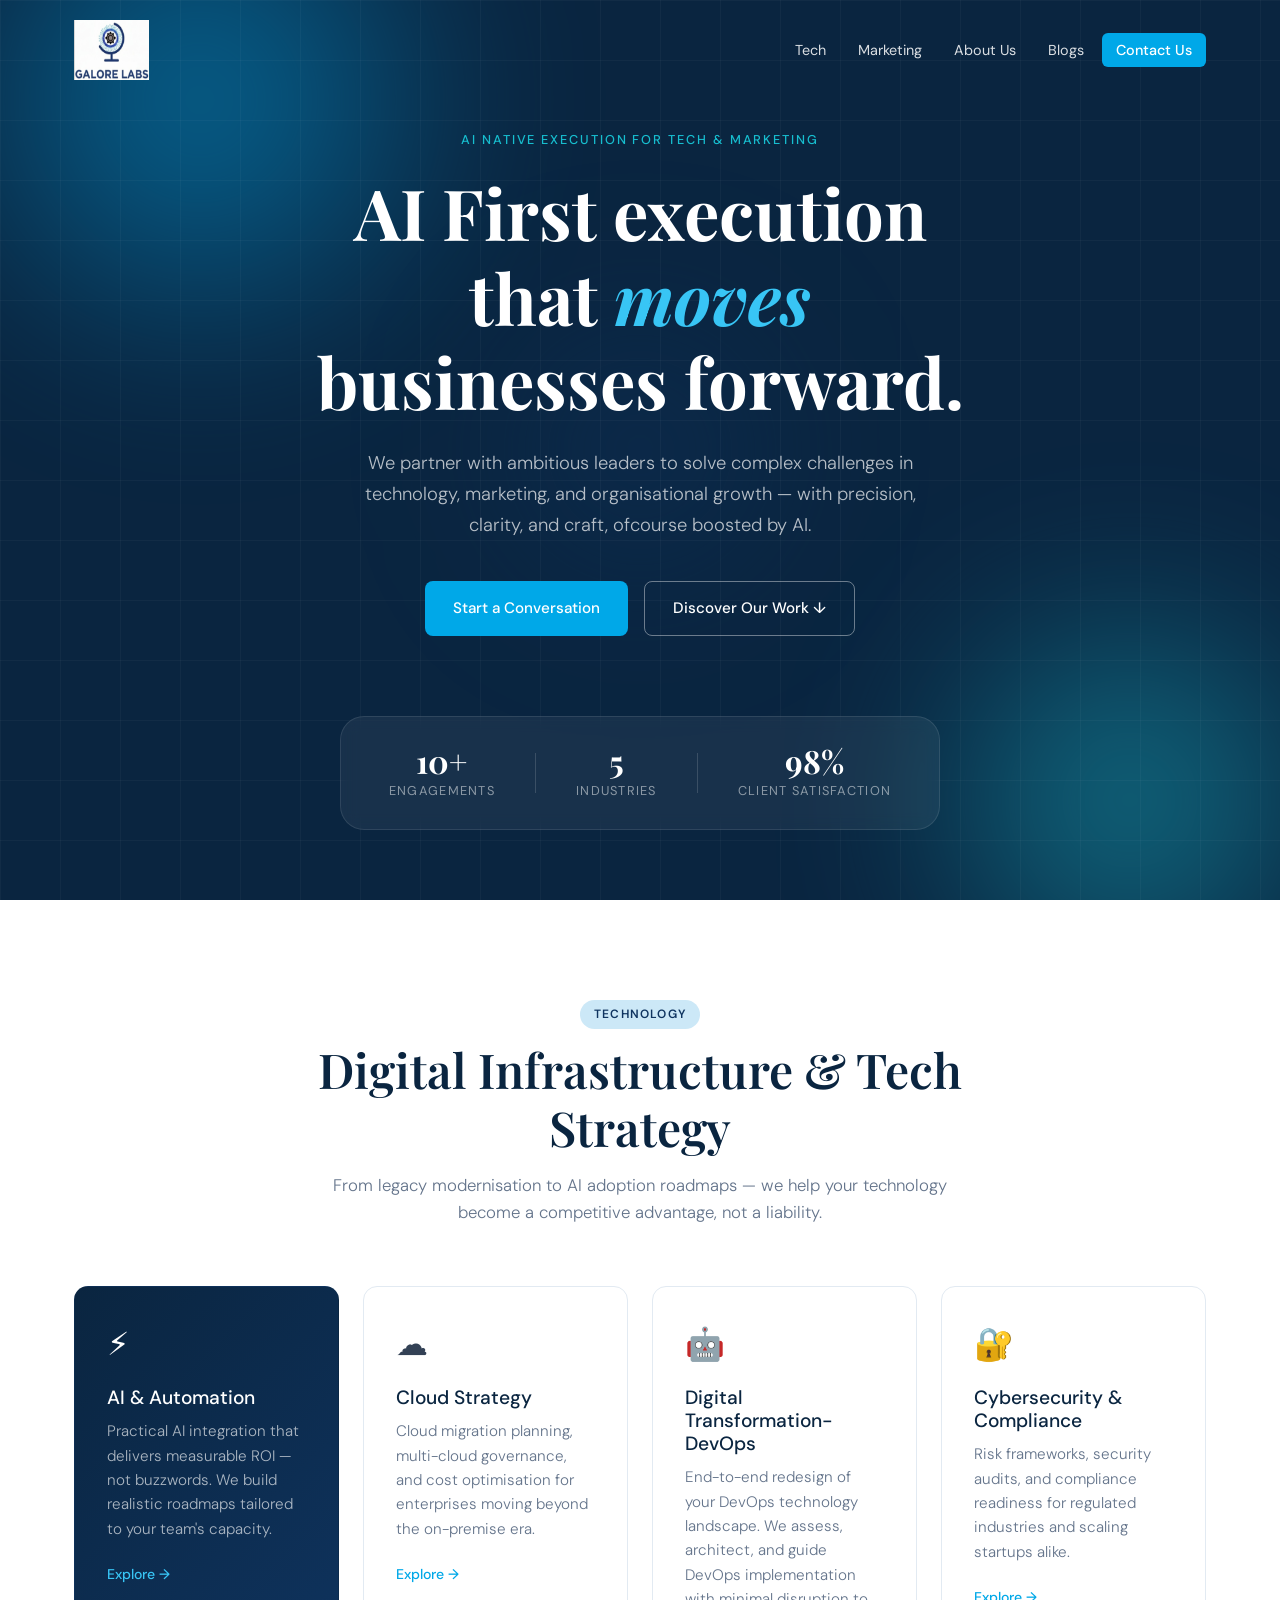
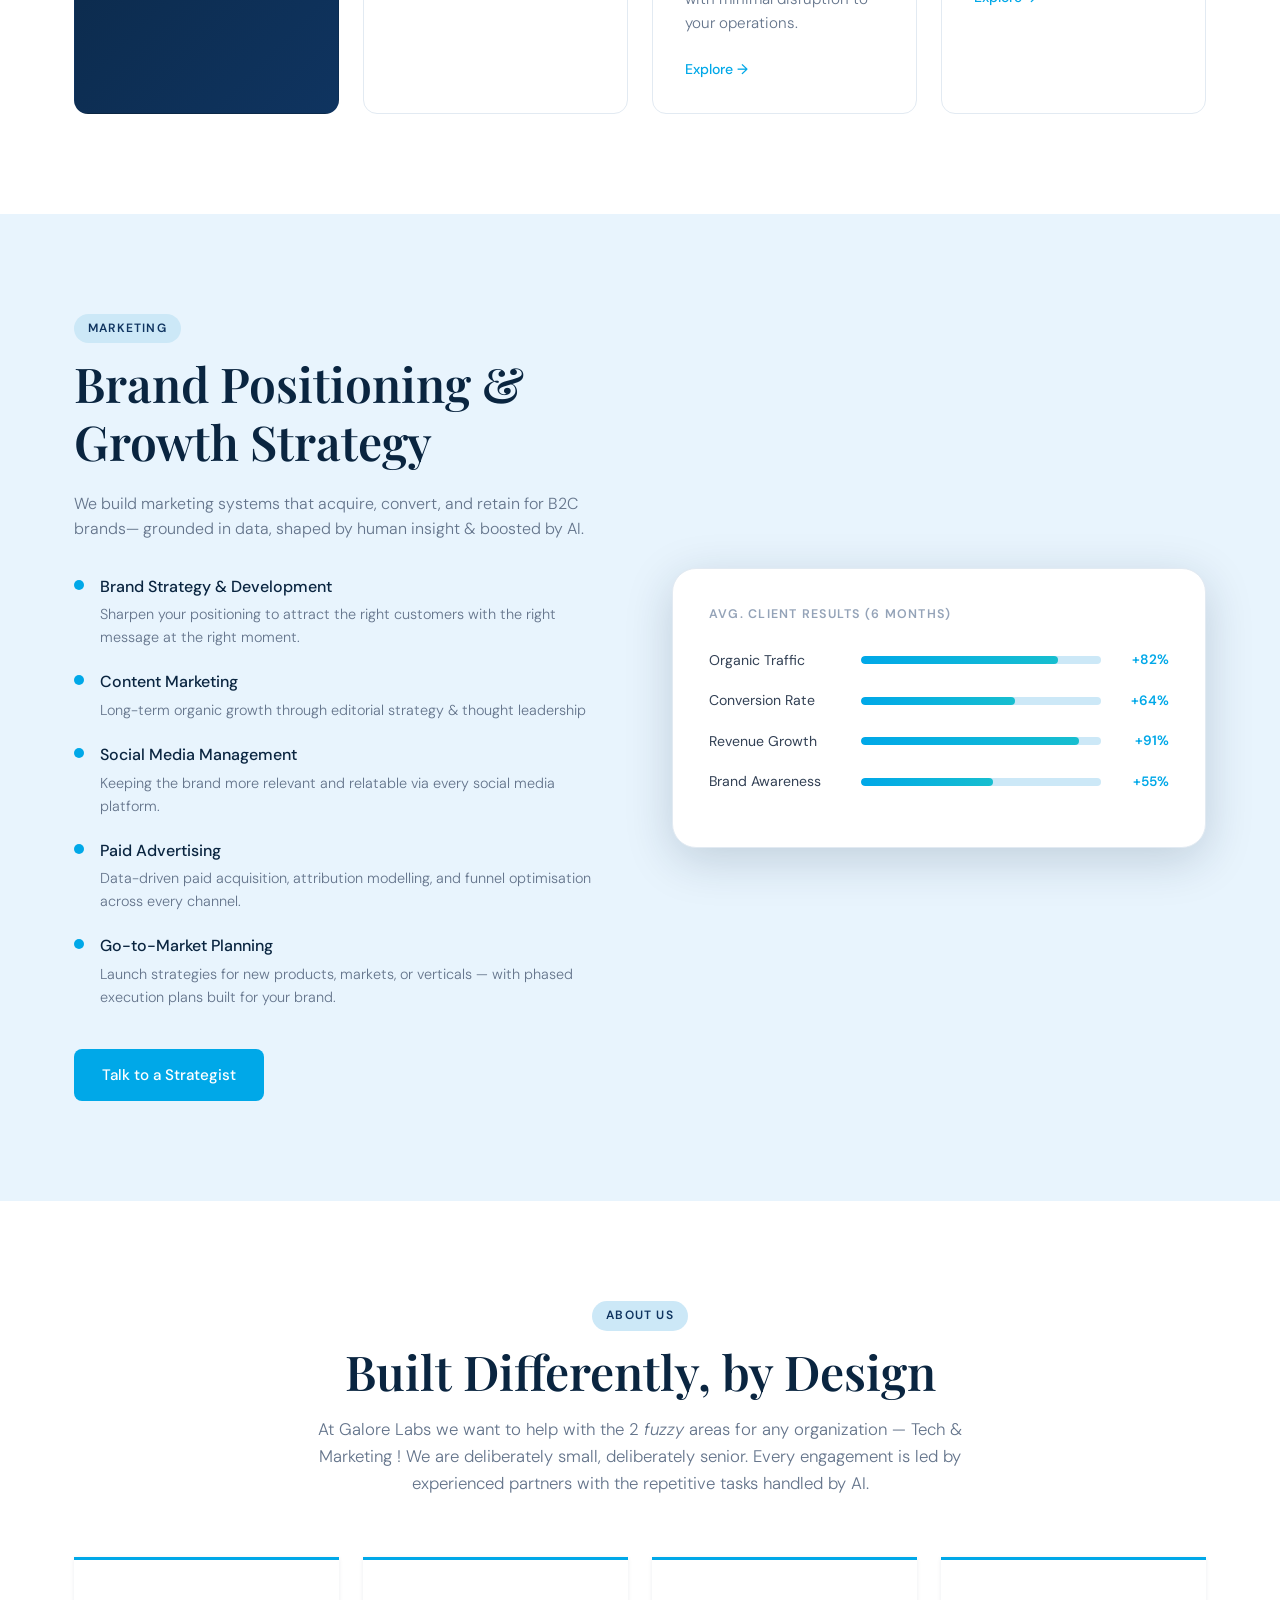
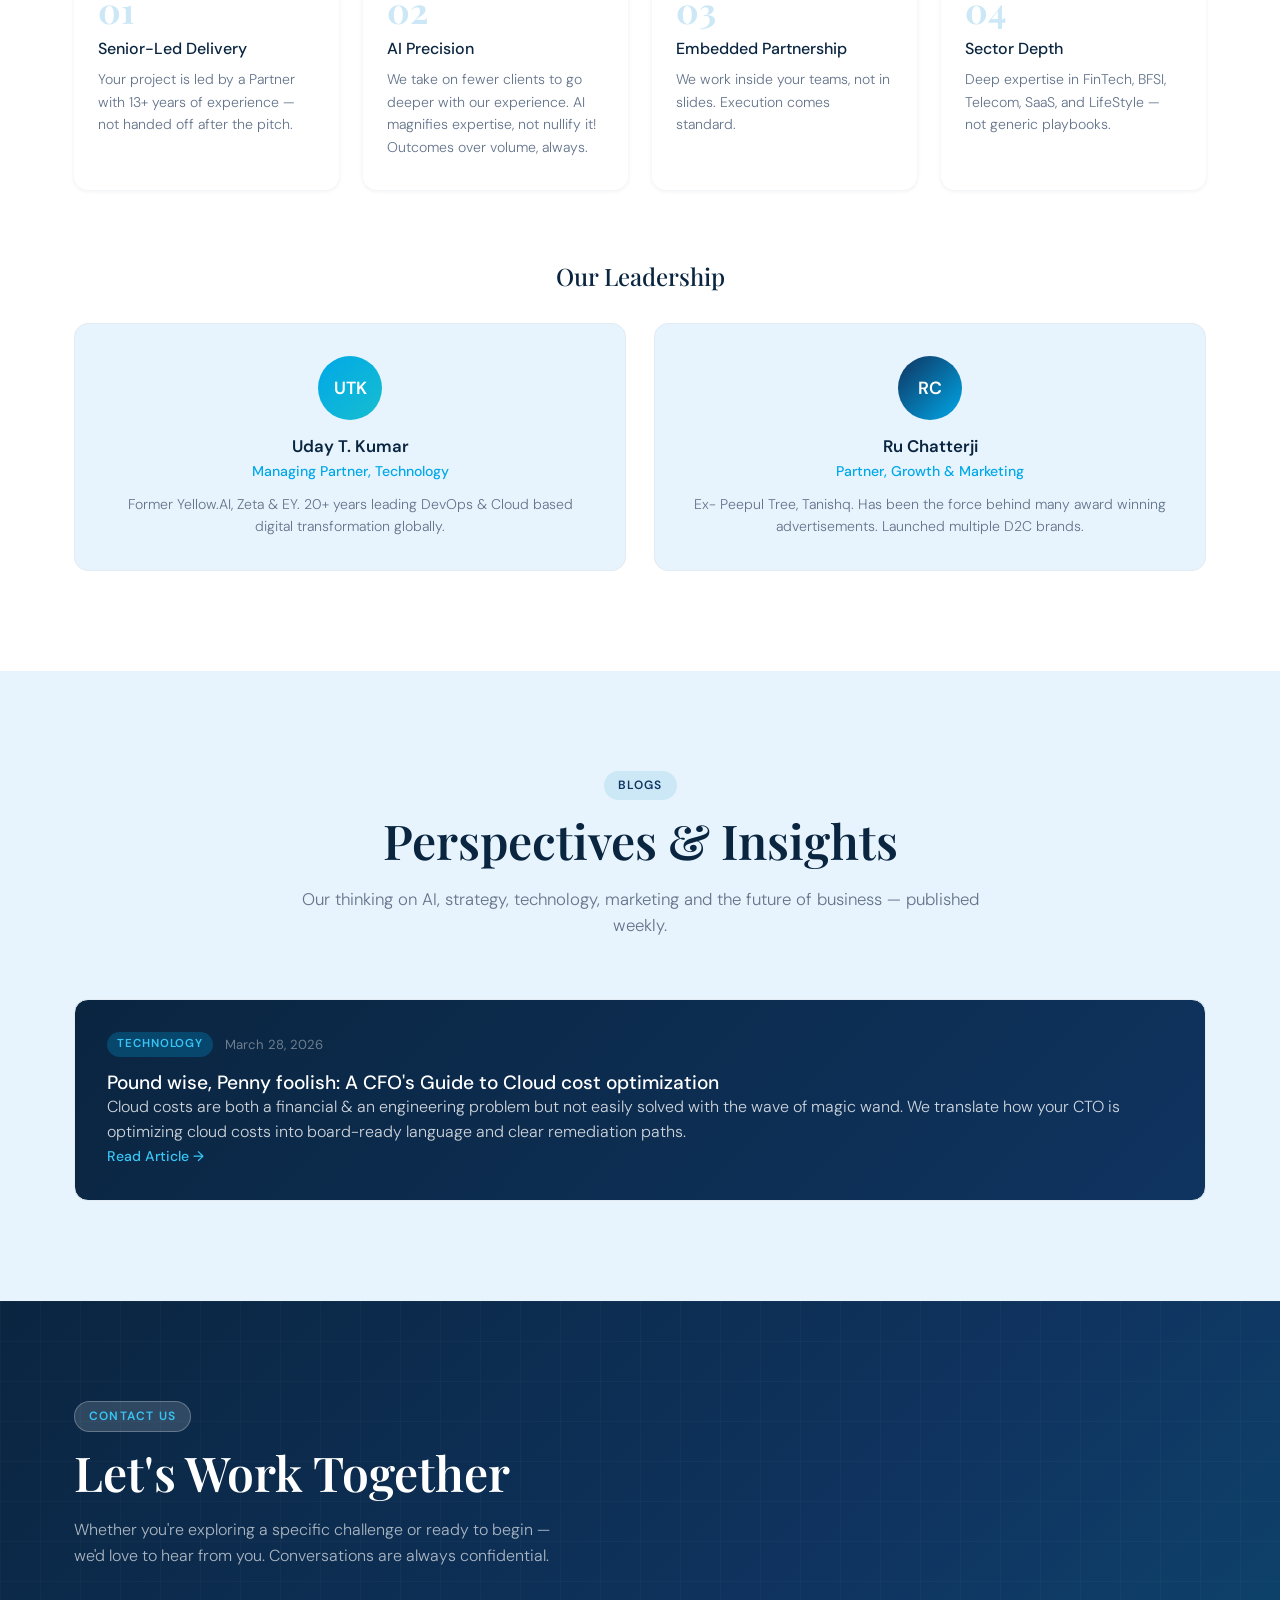
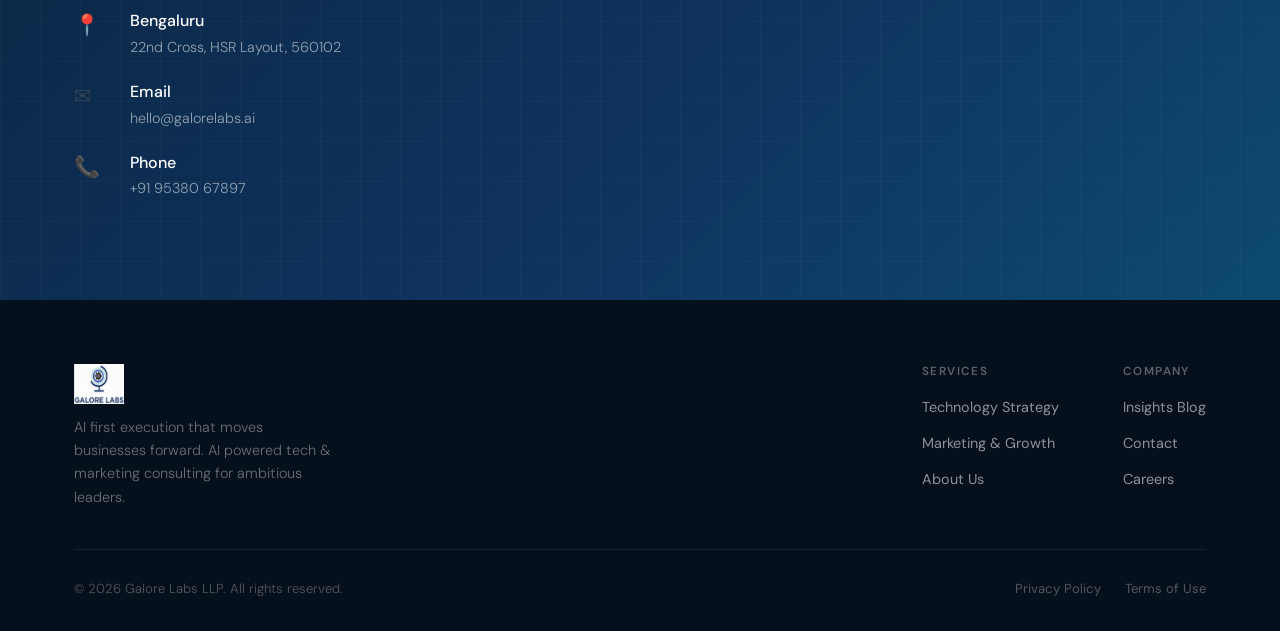
==== index.html @ f64d8995 "Update to website" ====
<!DOCTYPE html>
<html lang="en">
<head>
  <meta charset="UTF-8" />
  <meta name="viewport" content="width=device-width, initial-scale=1.0" />
  <title>Galore Labs - Innovation & Excellence</title>
  <link rel="stylesheet" href="styles.css" />
  <link rel="preconnect" href="https://fonts.googleapis.com" />
  <link rel="preconnect" href="https://fonts.gstatic.com" crossorigin />
  <link href="https://fonts.googleapis.com/css2?family=Playfair+Display:wght@400;600;700&family=DM+Sans:ital,wght@0,300;0,400;0,500;1,300&display=swap" rel="stylesheet" />
</head>
<body>

  <!-- ═══════════════════════════ NAVIGATION ═══════════════════════════ -->
  <header class="nav-wrapper" id="navbar">
    <nav class="nav-container">
      <a href="#" class="logo">
        <img src="images/Galore_Labs_Logo_v1_generic.png" alt="Galore Labs" style="width:75px;height:60px;">
        <!--span class="logo-mark">GL</span-->
        <!--span class="logo-text">Galore Labs</span-->
      </a>

      <ul class="nav-links" id="navLinks">
        <li><a href="#tech" class="nav-item">Tech</a></li>
        <li><a href="#marketing" class="nav-item">Marketing</a></li>
        <li><a href="#about" class="nav-item">About Us</a></li>
        <li><a href="#blogs" class="nav-item">Blogs</a></li>
        <li><a href="#contact" class="nav-item nav-cta">Contact Us</a></li>
      </ul>

      <button class="hamburger" id="hamburger" aria-label="Toggle menu">
        <span></span><span></span><span></span>
      </button>
    </nav>
  </header>

  <!-- ═══════════════════════════ HERO ═══════════════════════════════════ -->
  <section class="hero" id="home">
    <div class="hero-bg">
      <div class="orb orb-1"></div>
      <div class="orb orb-2"></div>
      <div class="orb orb-3"></div>
      <div class="grid-overlay"></div>
    </div>
    <div class="hero-content">
      <p class="hero-eyebrow">AI Native Execution for Tech & Marketing</p>
      <h1 class="hero-title">
        AI First execution <br />
        that <em>moves</em><br />
        businesses forward.
      </h1>
      <p class="hero-sub">
        We partner with ambitious leaders to solve complex challenges in technology, marketing, and organisational growth — with precision, clarity, and craft, ofcourse boosted by AI.
      </p>
      <div class="hero-actions">
        <a href="#contact" class="btn btn-primary">Start a Conversation</a>
        <a href="#about" class="btn btn-ghost">Discover Our Work ↓</a>
      </div>
    </div>
    <div class="hero-stats">
      <div class="stat"><span class="stat-num">10+</span><span class="stat-label">Engagements</span></div>
      <div class="stat-divider"></div>
      <div class="stat"><span class="stat-num">5</span><span class="stat-label">Industries</span></div>
      <div class="stat-divider"></div>
      <div class="stat"><span class="stat-num">98%</span><span class="stat-label">Client Satisfaction</span></div>
    </div>
  </section>

  <!-- ═══════════════════════════ TECH ════════════════════════════════════ -->
  <section class="section" id="tech">
    <div class="container">
      <div class="section-header">
        <span class="tag">Technology</span>
        <h2 class="section-title">Digital Infrastructure &amp; Tech Strategy</h2>
        <p class="section-sub">From legacy modernisation to AI adoption roadmaps — we help your technology become a competitive advantage, not a liability.</p>
      </div>
      <div class="cards-grid">
        <div class="card card-featured">
          <div class="card-icon">⚡</div>
          <h3>AI &amp; Automation</h3>
          <p>Practical AI integration that delivers measurable ROI — not buzzwords. We build realistic roadmaps tailored to your team's capacity.</p> 
          <a href="#contact" class="card-link">Explore →</a>
        </div>
        <div class="card">
          <div class="card-icon">☁️</div>
          <h3>Cloud Strategy</h3>
          <p>Cloud migration planning, multi-cloud governance, and cost optimisation for enterprises moving beyond the on-premise era.</p>
          <a href="#contact" class="card-link">Explore →</a>
        </div>
        <div class="card">
          <div class="card-icon">🤖</div>
          <h3>Digital Transformation- DevOps</h3>
          <p>End-to-end redesign of your DevOps technology landscape. We assess, architect, and guide DevOps implementation with minimal disruption to your operations.</p>
          <a href="#contact" class="card-link">Explore →</a>
        </div>
        <div class="card">
          <div class="card-icon">🔐</div>
          <h3>Cybersecurity &amp; Compliance</h3>
          <p>Risk frameworks, security audits, and compliance readiness for regulated industries and scaling startups alike.</p>
          <a href="#contact" class="card-link">Explore →</a>
        </div>
      </div>
    </div>
  </section>

  <!-- ═══════════════════════════ MARKETING ═══════════════════════════════ -->
  <section class="section section-alt" id="marketing">
    <div class="container">
      <div class="split-layout">
        <div class="split-text">
          <span class="tag">Marketing</span>
          <h2 class="section-title">Brand Positioning &amp; Growth Strategy</h2>
          <p>We build marketing systems that acquire, convert, and retain for B2C brands— grounded in data, shaped by human insight &amp; boosted by AI.</p>
          <ul class="feature-list">
            <li>
              <span class="feature-dot"></span>
              <div>
                <strong>Brand Strategy & Development</strong>
                <p>Sharpen your positioning to attract the right customers with the right message at the right moment.</p>
              </div>
            </li>
            <li>
              <span class="feature-dot"></span>
              <div>
                <strong>Content Marketing</strong>
                <p>Long-term organic growth through editorial strategy & thought leadership</p>
              </div>
            </li>
            <li>
              <span class="feature-dot"></span>
              <div>
                <strong>Social Media Management</strong>
                <p>Keeping the brand more relevant and relatable via every social media platform.</p>
              </div>
            </li>
            <li>
              <span class="feature-dot"></span>
              <div>
                <strong>Paid Advertising</strong>
                <p>Data-driven paid acquisition, attribution modelling, and funnel optimisation across every channel.</p>
              </div>
            </li>
            <li>
              <span class="feature-dot"></span>
              <div>
                <strong>Go-to-Market Planning</strong>
                <p>Launch strategies for new products, markets, or verticals — with phased execution plans built for your brand.</p>
              </div>
            </li>
          </ul>
          <a href="#contact" class="btn btn-primary">Talk to a Strategist</a>
        </div>
        <div class="split-visual">
          <div class="metrics-card">
            <p class="metrics-label">Avg. Client Results (6 months)</p>
            <div class="metric-row">
              <span>Organic Traffic</span>
              <div class="progress-bar"><div class="progress-fill" style="--w:82%"></div></div>
              <span class="metric-pct">+82%</span>
            </div>
            <div class="metric-row">
              <span>Conversion Rate</span>
              <div class="progress-bar"><div class="progress-fill" style="--w:64%"></div></div>
              <span class="metric-pct">+64%</span>
            </div>
            <div class="metric-row">
              <span>Revenue Growth</span>
              <div class="progress-bar"><div class="progress-fill" style="--w:91%"></div></div>
              <span class="metric-pct">+91%</span>
            </div>
            <div class="metric-row">
              <span>Brand Awareness</span>
              <div class="progress-bar"><div class="progress-fill" style="--w:55%"></div></div>
              <span class="metric-pct">+55%</span>
            </div>
          </div>
        </div>
      </div>
    </div>
  </section>

  <!-- ═══════════════════════════ ABOUT ════════════════════════════════════ -->
  <section class="section" id="about">
    <div class="container">
      <div class="section-header">
        <span class="tag">About Us</span>
        <h2 class="section-title">Built Differently, by Design</h2>
        <p class="section-sub">At Galore Labs we want to help with the 2 <em>fuzzy</em> areas for any organization — Tech & Marketing ! We are deliberately small, deliberately senior. Every engagement is led by experienced partners with the repetitive tasks handled by AI.</p>
      </div>

      <div class="values-grid">
        <div class="value-card">
          <div class="value-num">01</div>
          <h3>Senior-Led Delivery</h3>
          <p>Your project is led by a Partner with 13+ years of experience — not handed off after the pitch.</p>
        </div>
        <div class="value-card">
          <div class="value-num">02</div>
          <h3>AI Precision</h3>
          <p>We take on fewer clients to go deeper with our experience. AI magnifies expertise, not nullify it! Outcomes over volume, always.</p>
        </div>
        <div class="value-card">
          <div class="value-num">03</div>
          <h3>Embedded Partnership</h3>
          <p>We work inside your teams, not in slides. Execution comes standard.</p>
        </div>
        <div class="value-card">
          <div class="value-num">04</div>
          <h3>Sector Depth</h3>
          <p>Deep expertise in FinTech, BFSI, Telecom, SaaS, and LifeStyle — not generic playbooks.</p>
        </div>
      </div>

      <div class="team-section">
        <h3 class="team-heading">Our Leadership</h3>
        <div class="team-grid">
          <div class="team-card">
            <div class="avatar avatar-1">UTK</div>
            <h4>Uday T. Kumar</h4>
            <p class="role">Managing Partner, Technology</p>
            <p>Former Yellow.AI, Zeta & EY. 20+ years leading DevOps & Cloud based digital transformation globally.</p>
          </div>
          <div class="team-card">
            <div class="avatar avatar-2">RC</div>
            <h4>Ru Chatterji</h4>
            <p class="role">Partner, Growth &amp; Marketing</p>
            <p>Ex- Peepul Tree, Tanishq. Has been the force behind many award winning advertisements. Launched multiple D2C brands.</p>
          </div>
        </div>
      </div>
    </div>
  </section>

  <!-- ═══════════════════════════ BLOGS ════════════════════════════════════ -->
  <section class="section section-alt" id="blogs">
    <div class="container">
      <div class="section-header">
        <span class="tag">Blogs</span>
        <h2 class="section-title">Perspectives &amp; Insights</h2>
        <p class="section-sub">Our thinking on AI, strategy, technology, marketing and the future of business — published weekly.</p>
      </div>
      <div class="blog-grid">
        <article class="blog-card-featured">
          <div class="blog-meta"><span class="blog-tag">Technology</span> <span class="blog-date">March 28, 2026</span></div>
          <h3>Pound wise, Penny foolish: A CFO's Guide to Cloud cost optimization</h3>
          <p>Cloud costs are both a financial & an engineering problem but not easily solved with the wave of magic wand. We translate how your CTO is optimizing cloud costs into board-ready language and clear remediation paths.</p>
          <!--a href="blog-cost-optimization.html" class="card-link">Read Article →</a-->
          <a href="#" class="card-link">Read Article →</a>
        </article>
        <!--article class="blog-card">
          <div class="blog-meta"><span class="blog-tag">Marketing</span> <span class="blog-date">March 14, 2026</span></div>
          <h3>The Brand Positioning Trap That's Costing B2B Companies Millions</h3>
          <p>Feature-led messaging is a dead end. Here's how leading SaaS companies are repositioning around outcomes — and winning.</p>
          <a href="#" class="card-link">Read Article →</a>
        </article>
        <article class="blog-card">
          <div class="blog-meta"><span class="blog-tag">Strategy</span> <span class="blog-date">Feb 27, 2026</span></div>
          <h3>Boutique vs. Big Four: Choosing the Right Consulting Partner</h3>
          <p>A frank comparison of what you gain and give up with each — from the perspective of people who've worked on both sides.</p>
          <a href="#" class="card-link">Read Article →</a>
        </article>
        <article class="blog-card">
          <div class="blog-meta"><span class="blog-tag">Operations</span> <span class="blog-date">Feb 10, 2026</span></div>
          <h3>Organisational Design for the Hybrid Era: What Actually Works</h3>
          <p>Two years of data from our portfolio clients reveals which structures thrive and which quietly haemorrhage productivity.</p>
          <a href="#" class="card-link">Read Article →</a>
        </article-->
      </div>
    </div>
  </section>

  <!-- ═══════════════════════════ CONTACT ══════════════════════════════════ -->
  <section class="section contact-section" id="contact">
    <div class="container">
      <div class="contact-wrapper">
        <div class="contact-info">
          <span class="tag tag-light">Contact Us</span>
          <h2 class="section-title light">Let's Work Together</h2>
          <p class="light-text">Whether you're exploring a specific challenge or ready to begin — we'd love to hear from you. Conversations are always confidential.</p>
          <div class="contact-details">
            <div class="contact-item">
              <span class="contact-icon">📍</span>
              <div>
                <strong>Bengaluru</strong>
                <p>22nd Cross, HSR Layout, 560102</p>
              </div>
            </div>
            <div class="contact-item">
              <span class="contact-icon">✉️</span>
              <div>
                <strong>Email</strong>
                <p>hello@galorelabs.ai</p>
              </div>
            </div>
            <div class="contact-item">
              <span class="contact-icon">📞</span>
              <div>
                <strong>Phone</strong>
                <p>+91 95380 67897</p>
              </div>
            </div>
          </div>
        </div>

        <!--form class="contact-form" id="contactForm" novalidate>
          <div class="form-row">
            <div class="form-group">
              <label for="firstName">First Name</label>
              <input type="text" id="firstName" name="firstName" placeholder="Arjun" required />
            </div>
            <div class="form-group">
              <label for="lastName">Last Name</label>
              <input type="text" id="lastName" name="lastName" placeholder="Sharma" required />
            </div>
          </div>
          <div class="form-group">
            <label for="email">Work Email</label>
            <input type="email" id="email" name="email" placeholder="you@company.com" required />
          </div>
          <div class="form-group">
            <label for="company">Company</label>
            <input type="text" id="company" name="company" placeholder="Your Company" />
          </div>
          <div class="form-group">
            <label for="interest">Area of Interest</label>
            <select id="interest" name="interest">
              <option value="" disabled selected>Select a service…</option>
              <option value="tech">AI & Technology Strategy</option>
              <option value="marketing">Marketing &amp; Growth</option>
              <option value="strategy">Corporate Strategy</option>
              <option value="other">Other / Not Sure Yet</option>
            </select>
          </div>
          <div class="form-group">
            <label for="message">Message</label>
            <textarea id="message" name="message" rows="4" placeholder="Tell us about your challenge or what you're trying to achieve…"></textarea>
          </div>
          <button type="submit" class="btn btn-submit" id="submitBtn">Send Message</button>
          <p class="form-note">We typically respond within one business day.</p>
          <div class="form-success" id="formSuccess">
            ✓ Thank you! We'll be in touch shortly.
          </div>
        </form-->
      </div>
    </div>
  </section>

  <!-- ═══════════════════════════ FOOTER ═══════════════════════════════════ -->
  <footer class="footer">
    <div class="container">
      <div class="footer-top">
        <div class="footer-brand">
          <a href="#" class="logo logo-light">
            <img src="images/Galore_Labs_Logo_v1_generic.png" alt="Galore Labs" style="width:50px;height:40px;">
            <!--span class="logo-mark">GL</span-->
            <!--span class="logo-text">Galore Labs</span-->
          </a>
          <p>AI first execution that moves businesses forward. AI powered tech & marketing consulting for ambitious leaders.</p>
        </div>
        <div class="footer-links">
          <div class="footer-col">
            <h5>Services</h5>
            <ul>
              <li><a href="#tech">Technology Strategy</a></li>
              <li><a href="#marketing">Marketing &amp; Growth</a></li>
              <li><a href="#about">About Us</a></li>
            </ul>
          </div>
          <div class="footer-col">
            <h5>Company</h5>
            <ul>
              <li><a href="#blogs">Insights Blog</a></li>
              <li><a href="#contact">Contact</a></li>
              <li><a href="#">Careers</a></li>
            </ul>
          </div>
        </div>
      </div>
      <div class="footer-bottom">
        <p>© 2026 Galore Labs LLP. All rights reserved.</p>
        <div class="footer-legal">
          <a href="#">Privacy Policy</a>
          <a href="#">Terms of Use</a>
        </div>
      </div>
    </div>
  </footer>

  <script src="script.js"></script>
</body>
</html>
---- styles.css ----
/* ═══════════════════════════════════════════════════════════════════
   MERIDIAN CONSULTING  |  styles.css
   Theme: Blue & Refreshing — inspired by visme.co scheme #23
   Palette: Deep Navy #0a2540 · Sky Blue #00a8e8 · Ice #e8f4fd
            Teal Accent #17becf · White #ffffff · Slate #64748b
   ═══════════════════════════════════════════════════════════════════ */

/* ── CSS Variables ────────────────────────────────────────────────── */
:root {
  --navy:       #0a2540;
  --navy-mid:   #0f3460;
  --blue:       #00a8e8;
  --blue-light: #38c5f5;
  --teal:       #17becf;
  --ice:        #e8f4fd;
  --ice-deep:   #cce8f7;
  --white:      #ffffff;
  --slate:      #64748b;
  --slate-dark: #334155;
  --slate-light:#94a3b8;
  --border:     #e2eaf2;
  --shadow-sm:  0 1px 4px rgba(10,37,64,.08);
  --shadow-md:  0 4px 20px rgba(10,37,64,.12);
  --shadow-lg:  0 12px 48px rgba(10,37,64,.18);
  --r-sm:       8px;
  --r-md:       14px;
  --r-lg:       24px;
  --font-display: 'Playfair Display', Georgia, serif;
  --font-body:    'DM Sans', system-ui, sans-serif;
  --trans:      all .25s cubic-bezier(.4,0,.2,1);
}

/* ── Reset & Base ─────────────────────────────────────────────────── */
*, *::before, *::after { box-sizing: border-box; margin: 0; padding: 0; }

html { scroll-behavior: smooth; font-size: 16px; }

body {
  font-family: var(--font-body);
  color: var(--slate-dark);
  background: var(--white);
  line-height: 1.6;
  overflow-x: hidden;
}

img { display: block; max-width: 100%; }
a { text-decoration: none; color: inherit; }
ul { list-style: none; }
button { cursor: pointer; border: none; background: none; font-family: inherit; }
input, textarea, select { font-family: inherit; }

/* ── Typography ───────────────────────────────────────────────────── */
h1, h2, h3, h4, h5 { line-height: 1.2; }
h1 { font-family: var(--font-display); font-size: clamp(2.6rem, 6vw, 4.4rem); font-weight: 700; }
h2 { font-family: var(--font-display); font-size: clamp(2rem, 4vw, 3rem); font-weight: 600; }
h3 { font-size: 1.2rem; font-weight: 500; color: var(--navy); }
h4 { font-size: 1.05rem; font-weight: 600; color: var(--navy); }
h5 { font-size: .85rem; font-weight: 600; text-transform: uppercase; letter-spacing: .08em; color: var(--slate); }
p { color: var(--slate); font-weight: 300; }

/* ── Layout helpers ───────────────────────────────────────────────── */
.container { max-width: 1180px; margin: 0 auto; padding: 0 24px; }

.section { padding: 100px 0; }
.section-alt { background: var(--ice); }

.section-header {
  text-align: center;
  max-width: 680px;
  margin: 0 auto 60px;
}
.section-header .section-title { color: var(--navy); margin: 12px 0 16px; }
.section-sub { font-size: 1.05rem; color: var(--slate); }

/* ── Tag / Eyebrow ────────────────────────────────────────────────── */
.tag {
  display: inline-block;
  background: var(--ice-deep);
  color: var(--navy-mid);
  font-size: .75rem;
  font-weight: 600;
  letter-spacing: .1em;
  text-transform: uppercase;
  padding: 5px 14px;
  border-radius: 100px;
}
.tag-light {
  background: rgba(255,255,255,.15);
  color: var(--blue-light);
  border: 1px solid rgba(255,255,255,.25);
}

/* ── Buttons ──────────────────────────────────────────────────────── */
.btn {
  display: inline-flex;
  align-items: center;
  gap: 8px;
  padding: 14px 28px;
  border-radius: var(--r-sm);
  font-size: .95rem;
  font-weight: 500;
  transition: var(--trans);
  cursor: pointer;
}
.btn-primary {
  background: var(--blue);
  color: var(--white);
}
.btn-primary:hover { background: var(--blue-light); transform: translateY(-2px); box-shadow: 0 8px 24px rgba(0,168,232,.35); }
.btn-ghost {
  background: transparent;
  color: var(--white);
  border: 1.5px solid rgba(255,255,255,.4);
}
.btn-ghost:hover { background: rgba(255,255,255,.1); border-color: var(--white); }
.btn-submit {
  width: 100%;
  padding: 16px;
  background: var(--blue);
  color: var(--white);
  border-radius: var(--r-sm);
  font-size: 1rem;
  font-weight: 500;
  transition: var(--trans);
}
.btn-submit:hover { background: var(--blue-light); transform: translateY(-1px); box-shadow: 0 6px 20px rgba(0,168,232,.3); }

/* ════════════════════════════ NAVBAR ════════════════════════════════ */
.nav-wrapper {
  position: fixed;
  top: 0; left: 0; right: 0;
  z-index: 1000;
  padding: 0;
  transition: var(--trans);
}
.nav-wrapper.scrolled {
  background: rgba(255,255,255,.95);
  backdrop-filter: blur(12px);
  -webkit-backdrop-filter: blur(12px);
  box-shadow: var(--shadow-sm);
}
.nav-container {
  max-width: 1180px;
  margin: 0 auto;
  padding: 20px 24px;
  display: flex;
  align-items: center;
  justify-content: space-between;
}

/* Logo */
.logo {
  display: flex;
  align-items: center;
  gap: 10px;
  font-weight: 600;
  font-size: 1.1rem;
  color: var(--white);
  transition: var(--trans);
}
.nav-wrapper.scrolled .logo { color: var(--navy); }
.logo-mark {
  width: 36px; height: 36px;
  background: var(--blue);
  color: var(--white);
  border-radius: 8px;
  display: grid; place-items: center;
  font-family: var(--font-display);
  font-size: 1.1rem;
  font-weight: 700;
}
.logo-light .logo-mark { background: var(--blue); }
.logo-light .logo-text { color: var(--white); }

/* Nav links */
.nav-links {
  display: flex;
  align-items: center;
  gap: 4px;
}
.nav-item {
  padding: 8px 14px;
  border-radius: 6px;
  font-size: .9rem;
  color: rgba(255,255,255,.85);
  font-weight: 400;
  transition: var(--trans);
}
.nav-item:hover { color: var(--white); background: rgba(255,255,255,.1); }
.nav-wrapper.scrolled .nav-item { color: var(--slate-dark); }
.nav-wrapper.scrolled .nav-item:hover { color: var(--navy); background: var(--ice); }
.nav-cta {
  background: var(--blue);
  color: var(--white) !important;
  font-weight: 500;
}
.nav-cta:hover { background: var(--blue-light) !important; box-shadow: 0 4px 16px rgba(0,168,232,.35); }

/* Hamburger */
.hamburger { display: none; flex-direction: column; gap: 5px; padding: 4px; }
.hamburger span {
  display: block;
  width: 22px; height: 2px;
  background: var(--white);
  border-radius: 2px;
  transition: var(--trans);
}
.nav-wrapper.scrolled .hamburger span { background: var(--navy); }
.hamburger.open span:nth-child(1) { transform: translateY(7px) rotate(45deg); }
.hamburger.open span:nth-child(2) { opacity: 0; }
.hamburger.open span:nth-child(3) { transform: translateY(-7px) rotate(-45deg); }

/* ════════════════════════════ HERO ══════════════════════════════════ */
.hero {
  position: relative;
  min-height: 100vh;
  background: var(--navy);
  display: flex;
  flex-direction: column;
  align-items: center;
  justify-content: center;
  text-align: center;
  padding: 120px 24px 60px;
  overflow: hidden;
}

/* Animated background */
.hero-bg { position: absolute; inset: 0; pointer-events: none; }

.orb {
  position: absolute;
  border-radius: 50%;
  filter: blur(80px);
  opacity: .55;
  animation: float 8s ease-in-out infinite;
}
.orb-1 {
  width: 600px; height: 600px;
  background: radial-gradient(circle, #00a8e8 0%, transparent 70%);
  top: -200px; left: -100px;
  animation-delay: 0s;
}
.orb-2 {
  width: 500px; height: 500px;
  background: radial-gradient(circle, #17becf 0%, transparent 70%);
  bottom: -150px; right: -100px;
  animation-delay: -3s;
}
.orb-3 {
  width: 350px; height: 350px;
  background: radial-gradient(circle, #0f3460 0%, transparent 70%);
  top: 50%; left: 50%;
  transform: translate(-50%, -50%);
  animation-delay: -5s;
}
@keyframes float {
  0%, 100% { transform: translateY(0) scale(1); }
  50% { transform: translateY(-30px) scale(1.05); }
}

.grid-overlay {
  position: absolute; inset: 0;
  background-image:
    linear-gradient(rgba(255,255,255,.03) 1px, transparent 1px),
    linear-gradient(90deg, rgba(255,255,255,.03) 1px, transparent 1px);
  background-size: 60px 60px;
}

/* Hero content */
.hero-content { position: relative; z-index: 2; max-width: 820px; }

.hero-eyebrow {
  font-size: .8rem;
  font-weight: 500;
  letter-spacing: .15em;
  text-transform: uppercase;
  color: var(--teal);
  margin-bottom: 20px;
}
.hero-title {
  color: var(--white);
  margin-bottom: 24px;
}
.hero-title em {
  font-style: italic;
  color: var(--blue-light);
}
.hero-sub {
  font-size: 1.15rem;
  color: rgba(255,255,255,.7);
  max-width: 580px;
  margin: 0 auto 40px;
  font-weight: 300;
  line-height: 1.7;
}
.hero-actions { display: flex; gap: 16px; justify-content: center; flex-wrap: wrap; }

/* Stats bar */
.hero-stats {
  position: relative;
  z-index: 2;
  display: flex;
  align-items: center;
  gap: 40px;
  margin-top: 80px;
  padding: 28px 48px;
  background: rgba(255,255,255,.06);
  border: 1px solid rgba(255,255,255,.1);
  border-radius: var(--r-lg);
  backdrop-filter: blur(8px);
}
.stat { display: flex; flex-direction: column; align-items: center; gap: 4px; }
.stat-num {
  font-family: var(--font-display);
  font-size: 2rem;
  font-weight: 700;
  color: var(--white);
  line-height: 1;
}
.stat-label { font-size: .8rem; color: rgba(255,255,255,.5); text-transform: uppercase; letter-spacing: .1em; }
.stat-divider { width: 1px; height: 40px; background: rgba(255,255,255,.15); }

/* ════════════════════════════ TECH CARDS ════════════════════════════ */
.cards-grid {
  display: grid;
  grid-template-columns: repeat(auto-fit, minmax(260px, 1fr));
  gap: 24px;
}
.card {
  background: var(--white);
  border: 1px solid var(--border);
  border-radius: var(--r-md);
  padding: 32px;
  transition: var(--trans);
}
.card:hover { box-shadow: var(--shadow-md); transform: translateY(-4px); border-color: var(--ice-deep); }
.card-featured {
  background: linear-gradient(135deg, var(--navy) 0%, var(--navy-mid) 100%);
  border-color: transparent;
  color: var(--white);
}
.card-featured h3 { color: var(--white); }
.card-featured p { color: rgba(255,255,255,.65); }
.card-featured .card-link { color: var(--blue-light); }
.card-featured:hover { box-shadow: 0 12px 40px rgba(10,37,64,.35); }

.card-icon { font-size: 2rem; margin-bottom: 16px; }
.card h3 { margin-bottom: 10px; }
.card p { font-size: .95rem; margin-bottom: 20px; }
.card-link {
  font-size: .88rem;
  font-weight: 500;
  color: var(--blue);
  transition: var(--trans);
}
.card-link:hover { color: var(--teal); gap: 4px; }

/* ════════════════════════════ MARKETING SPLIT ════════════════════════ */
.split-layout {
  display: grid;
  grid-template-columns: 1fr 1fr;
  gap: 64px;
  align-items: center;
}
.split-text .section-title { color: var(--navy); margin: 12px 0 20px; text-align: left; }
.split-text > p { margin-bottom: 32px; }
.split-text .btn { margin-top: 8px; }

.feature-list { display: flex; flex-direction: column; gap: 20px; margin-bottom: 32px; }
.feature-list li {
  display: flex;
  gap: 16px;
  align-items: flex-start;
}
.feature-dot {
  width: 10px; height: 10px; min-width: 10px;
  border-radius: 50%;
  background: var(--blue);
  margin-top: 6px;
}
.feature-list strong { display: block; color: var(--navy); margin-bottom: 4px; font-weight: 500; }
.feature-list p { font-size: .9rem; }

/* Metrics card */
.metrics-card {
  background: var(--white);
  border: 1px solid var(--border);
  border-radius: var(--r-lg);
  padding: 36px;
  box-shadow: var(--shadow-lg);
}
.metrics-label {
  font-size: .78rem;
  font-weight: 600;
  text-transform: uppercase;
  letter-spacing: .1em;
  color: var(--slate-light);
  margin-bottom: 24px;
}
.metric-row {
  display: grid;
  grid-template-columns: 140px 1fr 56px;
  align-items: center;
  gap: 12px;
  margin-bottom: 18px;
}
.metric-row span:first-child { font-size: .88rem; color: var(--slate-dark); font-weight: 400; }
.progress-bar {
  height: 8px;
  background: var(--ice-deep);
  border-radius: 100px;
  overflow: hidden;
}
.progress-fill {
  height: 100%;
  width: var(--w, 0%);
  background: linear-gradient(90deg, var(--blue) 0%, var(--teal) 100%);
  border-radius: 100px;
  animation: grow 1.5s ease-out forwards;
  transform-origin: left;
}
@keyframes grow {
  from { width: 0; }
  to   { width: var(--w); }
}
.metric-pct { font-size: .85rem; font-weight: 600; color: var(--blue); text-align: right; }

/* ════════════════════════════ ABOUT ════════════════════════════════ */
.values-grid {
  display: grid;
  grid-template-columns: repeat(4, 1fr);
  gap: 24px;
  margin-bottom: 72px;
}
.value-card {
  padding: 32px 24px;
  border-top: 3px solid var(--blue);
  background: var(--white);
  border-radius: 0 0 var(--r-md) var(--r-md);
  box-shadow: var(--shadow-sm);
  transition: var(--trans);
}
.value-card:hover { box-shadow: var(--shadow-md); transform: translateY(-3px); }
.value-num {
  font-family: var(--font-display);
  font-size: 2.2rem;
  font-weight: 700;
  color: var(--ice-deep);
  line-height: 1;
  margin-bottom: 12px;
}
.value-card h3 { font-size: 1rem; margin-bottom: 10px; }
.value-card p { font-size: .88rem; }

.team-heading {
  font-family: var(--font-display);
  font-size: 1.5rem;
  color: var(--navy);
  margin-bottom: 32px;
  text-align: center;
}
.team-grid {
  display: grid;
  grid-template-columns: repeat(2, 1fr);
  gap: 28px;
}
.team-card {
  background: var(--ice);
  border: 1px solid var(--border);
  border-radius: var(--r-md);
  padding: 32px;
  text-align: center;
  transition: var(--trans);
}
.team-card:hover { box-shadow: var(--shadow-md); transform: translateY(-4px); }
.avatar {
  width: 64px; height: 64px;
  border-radius: 50%;
  display: grid; place-items: center;
  font-weight: 600;
  font-size: 1.1rem;
  color: var(--white);
  margin: 0 auto 16px;
}
.avatar-1 { background: linear-gradient(135deg, var(--blue), var(--teal)); }
.avatar-2 { background: linear-gradient(135deg, var(--navy-mid), var(--blue)); }
.avatar-3 { background: linear-gradient(135deg, var(--teal), #0f9bad); }
.team-card h4 { margin-bottom: 4px; }
.role { font-size: .82rem; color: var(--blue); font-weight: 500; margin-bottom: 10px; }
.team-card p { font-size: .88rem; }

/* ════════════════════════════ BLOGS ════════════════════════════════ */
.blog-grid {
  display: grid;
  grid-template-columns: 1fr 1fr;
  gap: 24px;
}
.blog-card {
  background: var(--white);
  border: 1px solid var(--border);
  border-radius: var(--r-md);
  padding: 32px;
  transition: var(--trans);
  display: flex;
  flex-direction: column;
}
.blog-card:hover { box-shadow: var(--shadow-md); transform: translateY(-3px); }
.blog-card-featured {
  grid-column: span 2;
  background: linear-gradient(135deg, var(--navy) 0%, var(--navy-mid) 100%);
  border-color: transparent;
  border: 1px solid var(--border);
  border-radius: var(--r-md);
  padding: 32px;
  transition: var(--trans);
  display: flex;
  flex-direction: column;
}
.blog-card-featured h3 { color: var(--white); } 
.blog-card-featured p { color: rgba(255,255,255,.8); } 
.blog-card-featured .blog-meta .blog-tag { background: rgba(0,168,232,.25); color: var(--blue-light); }
.blog-card-featured .blog-date { color: rgba(255,255,255,.4); }
.blog-card-featured .card-link { color: var(--blue-light); }

.blog-meta {
  display: flex;
  align-items: center;
  gap: 12px;
  margin-bottom: 14px;
}
.blog-tag {
  font-size: .72rem;
  font-weight: 600;
  text-transform: uppercase;
  letter-spacing: .08em;
  padding: 3px 10px;
  border-radius: 100px;
  background: var(--ice-deep);
  color: var(--navy-mid);
}
.blog-date { font-size: .82rem; color: var(--slate-light); }
.blog-card h3 { color: var(--navy); margin-bottom: 12px; font-size: 1.1rem; }
.blog-card p { font-size: .9rem; flex: 1; margin-bottom: 20px; }

/* ════════════════════════════ CONTACT ═══════════════════════════════ */
.contact-section {
  background: linear-gradient(135deg, var(--navy) 0%, var(--navy-mid) 60%, #0d4a70 100%);
  position: relative;
  overflow: hidden;
}
.contact-section::before {
  content: '';
  position: absolute; inset: 0;
  background-image:
    linear-gradient(rgba(255,255,255,.025) 1px, transparent 1px),
    linear-gradient(90deg, rgba(255,255,255,.025) 1px, transparent 1px);
  background-size: 40px 40px;
  pointer-events: none;
}

.contact-wrapper {
  position: relative;
  z-index: 1;
  display: grid;
  grid-template-columns: 1fr 1.2fr;
  gap: 64px;
  align-items: start;
}

.contact-info .section-title.light { color: var(--white); text-align: left; margin: 12px 0 16px; }
.light-text { color: rgba(255,255,255,.65); margin-bottom: 40px; }
.contact-details { display: flex; flex-direction: column; gap: 20px; }
.contact-item { display: flex; gap: 16px; align-items: flex-start; }
.contact-icon { font-size: 1.3rem; width: 40px; }
.contact-item strong { display: block; color: var(--white); margin-bottom: 2px; font-weight: 500; }
.contact-item p { font-size: .9rem; color: rgba(255,255,255,.55); }

/* Form */
.contact-form {
  background: var(--white);
  border-radius: var(--r-lg);
  padding: 40px;
  box-shadow: var(--shadow-lg);
}
.form-row { display: grid; grid-template-columns: 1fr 1fr; gap: 16px; }
.form-group { display: flex; flex-direction: column; gap: 6px; margin-bottom: 18px; }
.form-group label { font-size: .82rem; font-weight: 500; color: var(--slate-dark); }
.form-group input,
.form-group select,
.form-group textarea {
  padding: 11px 14px;
  border: 1.5px solid var(--border);
  border-radius: var(--r-sm);
  font-size: .95rem;
  color: var(--slate-dark);
  background: var(--white);
  transition: var(--trans);
  outline: none;
  resize: none;
}
.form-group input::placeholder, .form-group textarea::placeholder { color: var(--slate-light); }
.form-group input:focus,
.form-group select:focus,
.form-group textarea:focus {
  border-color: var(--blue);
  box-shadow: 0 0 0 3px rgba(0,168,232,.12);
}
.form-note { font-size: .8rem; color: var(--slate-light); text-align: center; margin-top: 12px; }
.form-success {
  display: none;
  text-align: center;
  padding: 14px;
  background: #e6f9f1;
  color: #1a7a4a;
  border-radius: var(--r-sm);
  font-weight: 500;
  margin-top: 12px;
  font-size: .95rem;
}
.form-success.visible { display: block; }

/* ════════════════════════════ FOOTER ════════════════════════════════ */
.footer {
  background: #060f1c;
  padding: 64px 0 32px;
}
.footer-top {
  display: flex;
  gap: 64px;
  padding-bottom: 40px;
  border-bottom: 1px solid rgba(255,255,255,.08);
  margin-bottom: 28px;
}
.footer-brand { flex: 1; }
.footer-brand p {
  color: rgba(255,255,255,.4);
  font-size: .9rem;
  margin-top: 12px;
  max-width: 260px;
}
.footer-links { display: flex; gap: 64px; }
.footer-col h5 {
  color: rgba(255,255,255,.35);
  font-size: .73rem;
  letter-spacing: .12em;
  margin-bottom: 16px;
}
.footer-col ul { display: flex; flex-direction: column; gap: 10px; }
.footer-col a {
  color: rgba(255,255,255,.55);
  font-size: .9rem;
  transition: var(--trans);
}
.footer-col a:hover { color: var(--white); }
.footer-bottom {
  display: flex;
  align-items: center;
  justify-content: space-between;
}
.footer-bottom p { color: rgba(255,255,255,.3); font-size: .82rem; }
.footer-legal { display: flex; gap: 24px; }
.footer-legal a { color: rgba(255,255,255,.3); font-size: .82rem; transition: var(--trans); }
.footer-legal a:hover { color: rgba(255,255,255,.65); }

/* ════════════════════════════ SCROLL ANIMATIONS ══════════════════════ */
.fade-in {
  opacity: 0;
  transform: translateY(28px);
  transition: opacity .65s ease, transform .65s ease;
}
.fade-in.visible {
  opacity: 1;
  transform: translateY(0);
}

/* ════════════════════════════ RESPONSIVE ════════════════════════════ */
@media (max-width: 1024px) {
  .values-grid { grid-template-columns: repeat(2, 1fr); }
  .split-layout { gap: 40px; }
}

@media (max-width: 768px) {
  .section { padding: 72px 0; }

  /* Nav mobile */
  .hamburger { display: flex; }
  .nav-links {
    position: fixed;
    top: 0; right: 0; bottom: 0;
    width: 280px;
    background: var(--navy);
    flex-direction: column;
    align-items: flex-start;
    padding: 100px 28px 40px;
    gap: 4px;
    transform: translateX(100%);
    transition: transform .3s cubic-bezier(.4,0,.2,1);
    box-shadow: -8px 0 40px rgba(0,0,0,.3);
  }
  .nav-links.open { transform: translateX(0); }
  .nav-item { color: rgba(255,255,255,.8); font-size: 1rem; padding: 12px 16px; width: 100%; }
  .nav-wrapper.scrolled .nav-item { color: rgba(255,255,255,.8); }

  /* Hero */
  .hero-stats { flex-direction: column; gap: 20px; padding: 24px; }
  .stat-divider { width: 40px; height: 1px; }
  .hero-actions { flex-direction: column; align-items: center; }

  /* Layout */
  .split-layout { grid-template-columns: 1fr; gap: 40px; }
  .split-visual { order: -1; }
  .metric-row { grid-template-columns: 110px 1fr 50px; }

  .values-grid { grid-template-columns: 1fr 1fr; }
  .team-grid { grid-template-columns: 1fr; }

  .blog-grid { grid-template-columns: 1fr; }
  .blog-card-featured { grid-column: span 1; }

  .contact-wrapper { grid-template-columns: 1fr; gap: 40px; }
  .form-row { grid-template-columns: 1fr; }

  .footer-top { flex-direction: column; gap: 32px; }
  .footer-links { gap: 32px; }
  .footer-bottom { flex-direction: column; gap: 12px; text-align: center; }
}

@media (max-width: 480px) {
  .values-grid { grid-template-columns: 1fr; }
  .hero { padding-top: 100px; }
  .contact-form { padding: 28px 20px; }
  .hero-stats { width: 100%; }
}
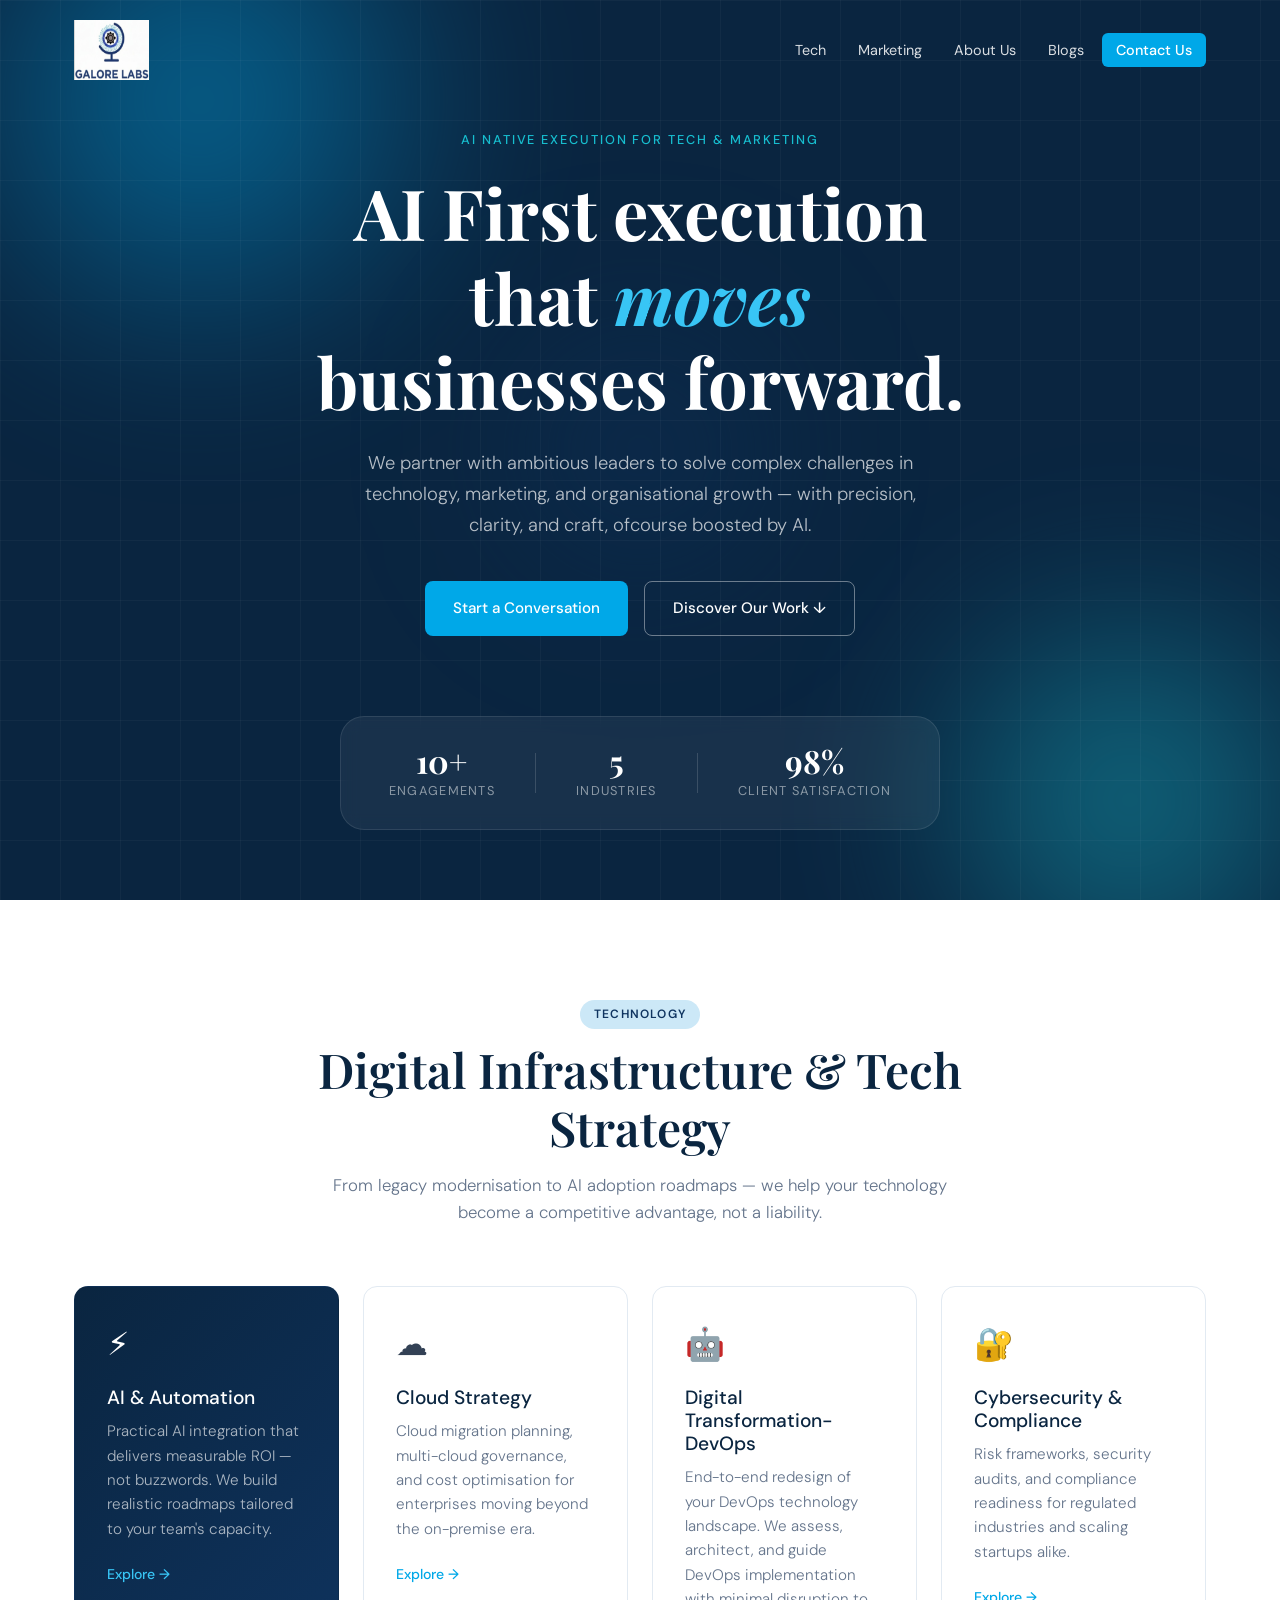
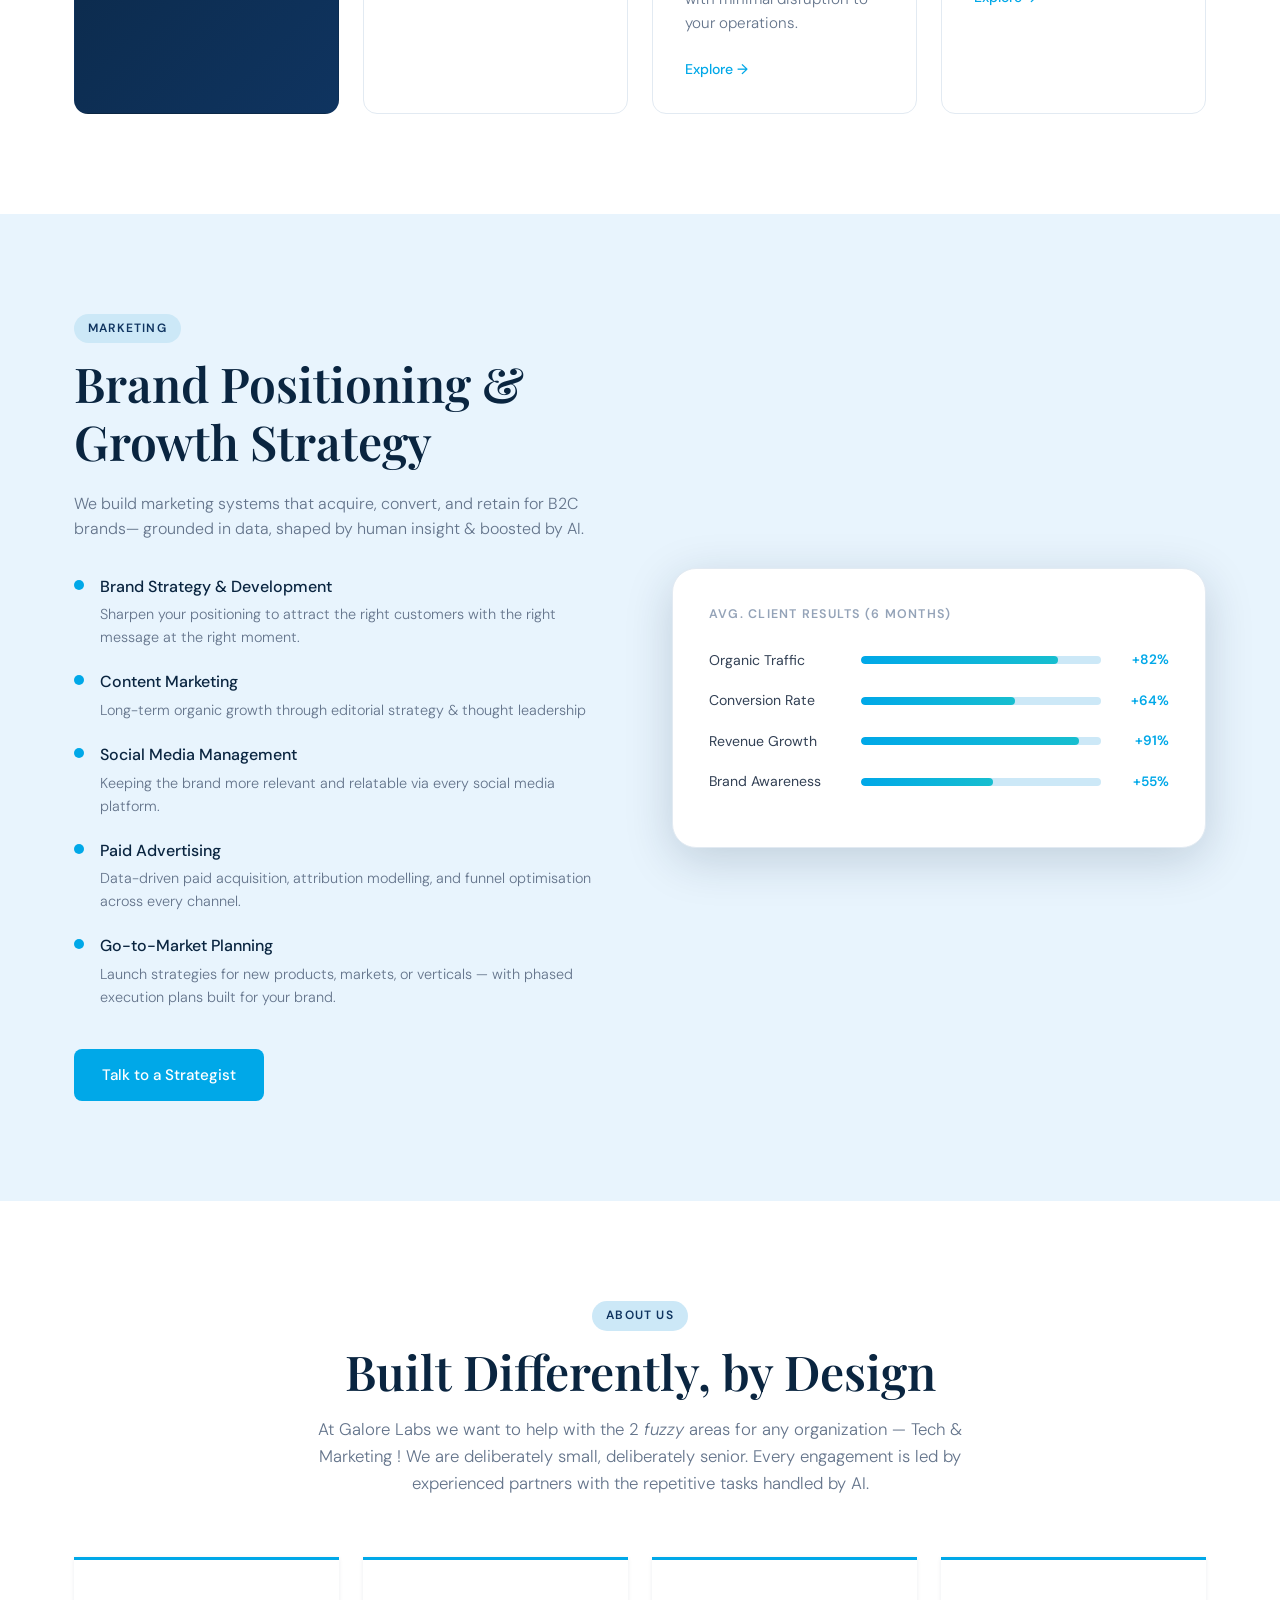
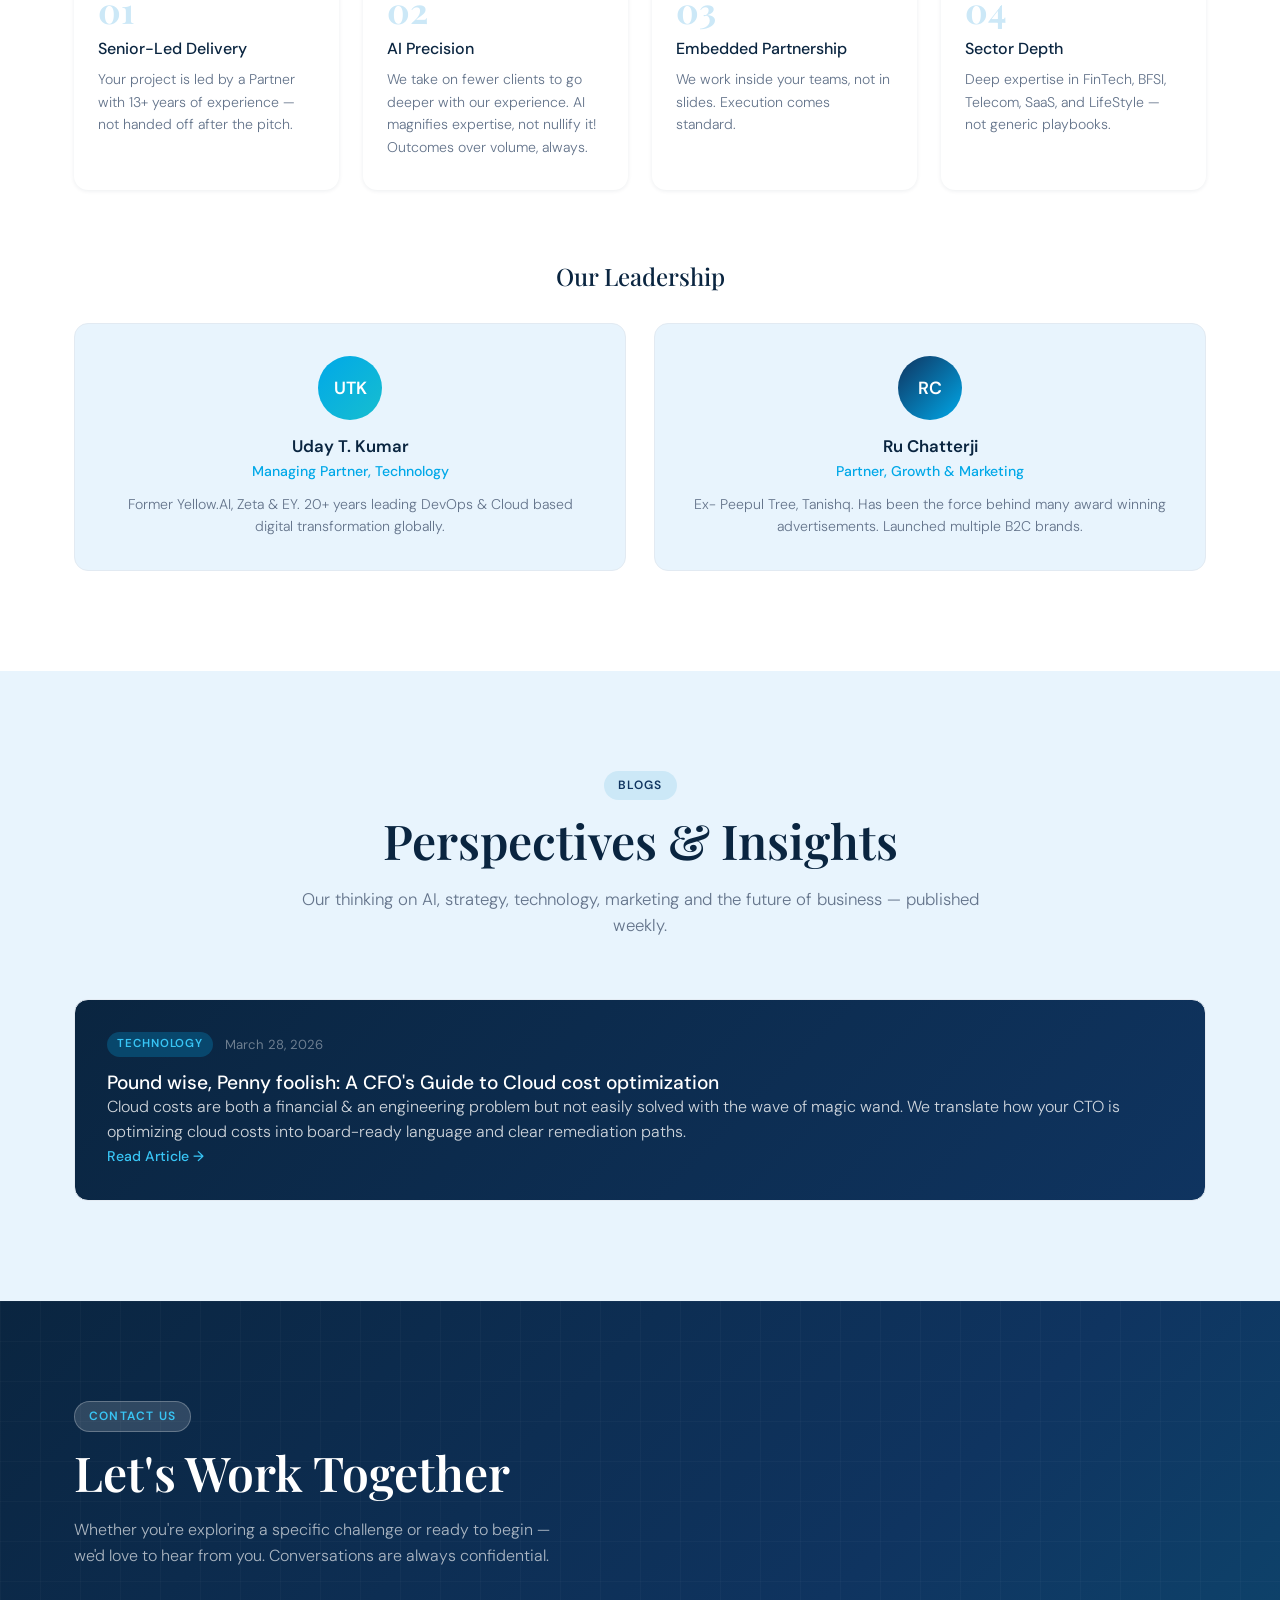
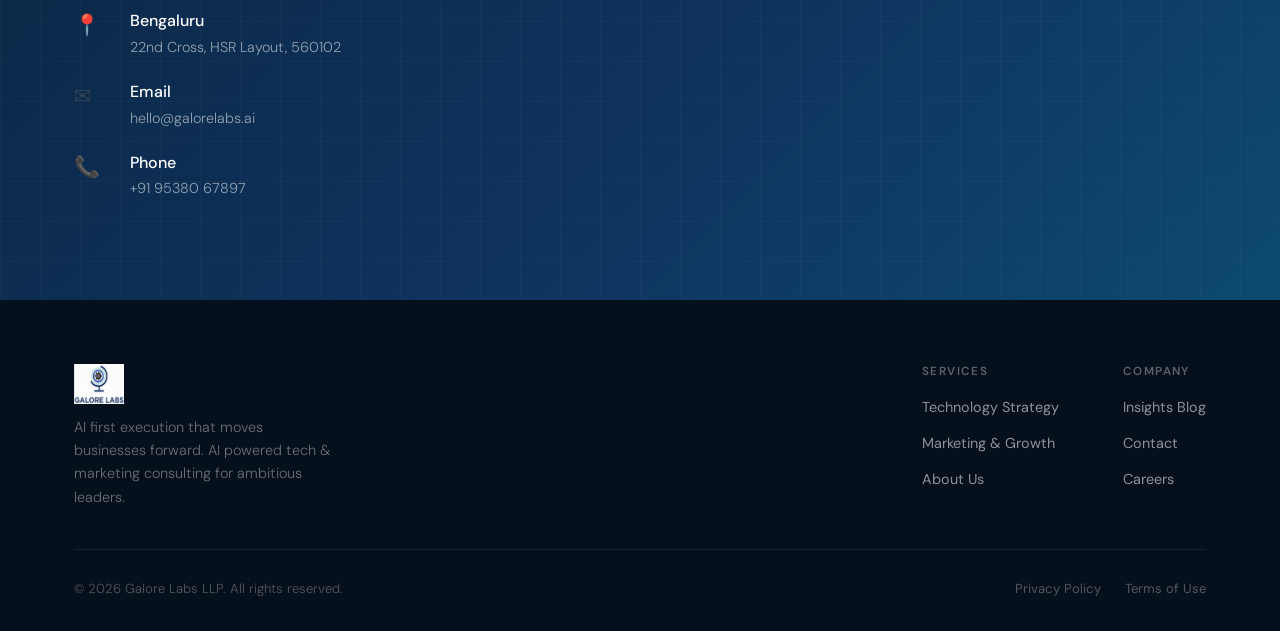
==== commit e4376215: "Update index.html Changes Ru profile to reflect B2C brands instead of D2C" ====
--- a/index.html
+++ b/index.html
@@ -224,7 +224,7 @@
             <div class="avatar avatar-2">RC</div>
             <h4>Ru Chatterji</h4>
             <p class="role">Partner, Growth &amp; Marketing</p>
-            <p>Ex- Peepul Tree, Tanishq. Has been the force behind many award winning advertisements. Launched multiple D2C brands.</p>
+            <p>Ex- Peepul Tree, Tanishq. Has been the force behind many award winning advertisements. Launched multiple B2C brands.</p>
           </div>
         </div>
       </div>
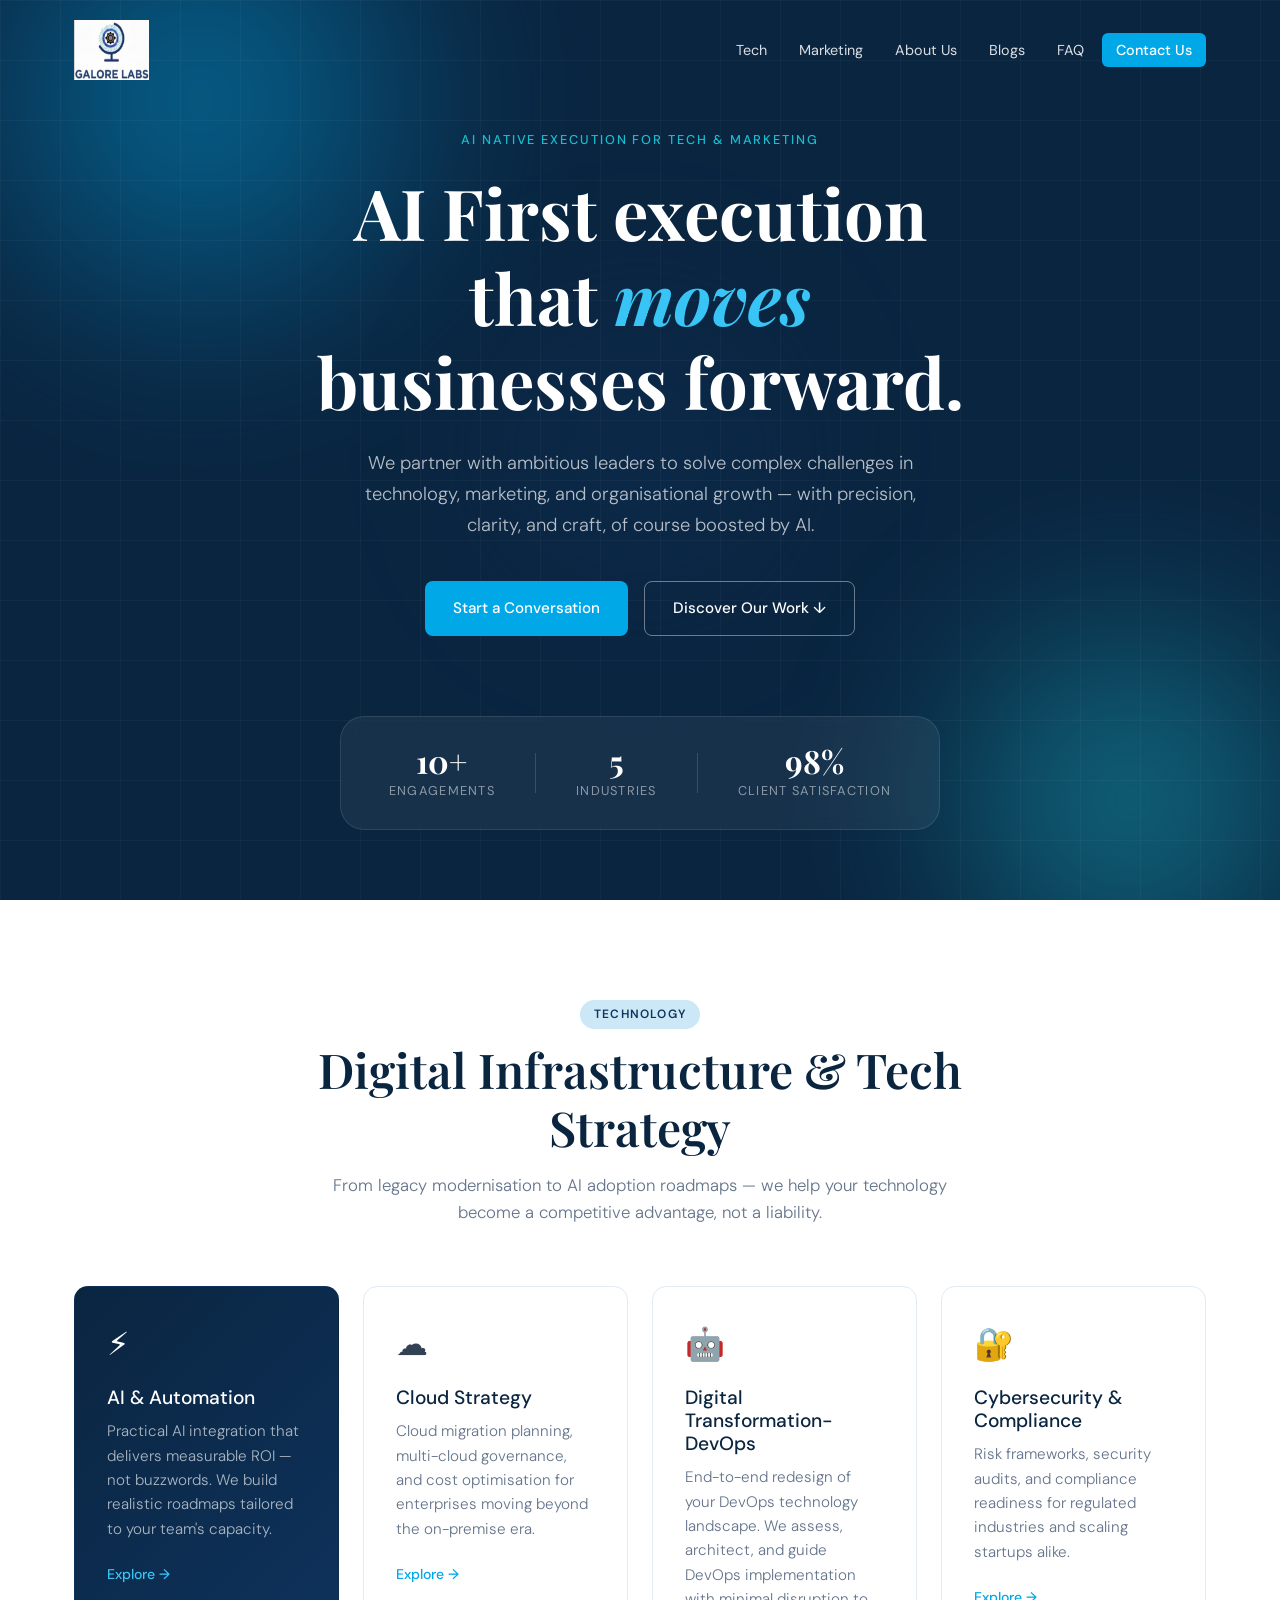
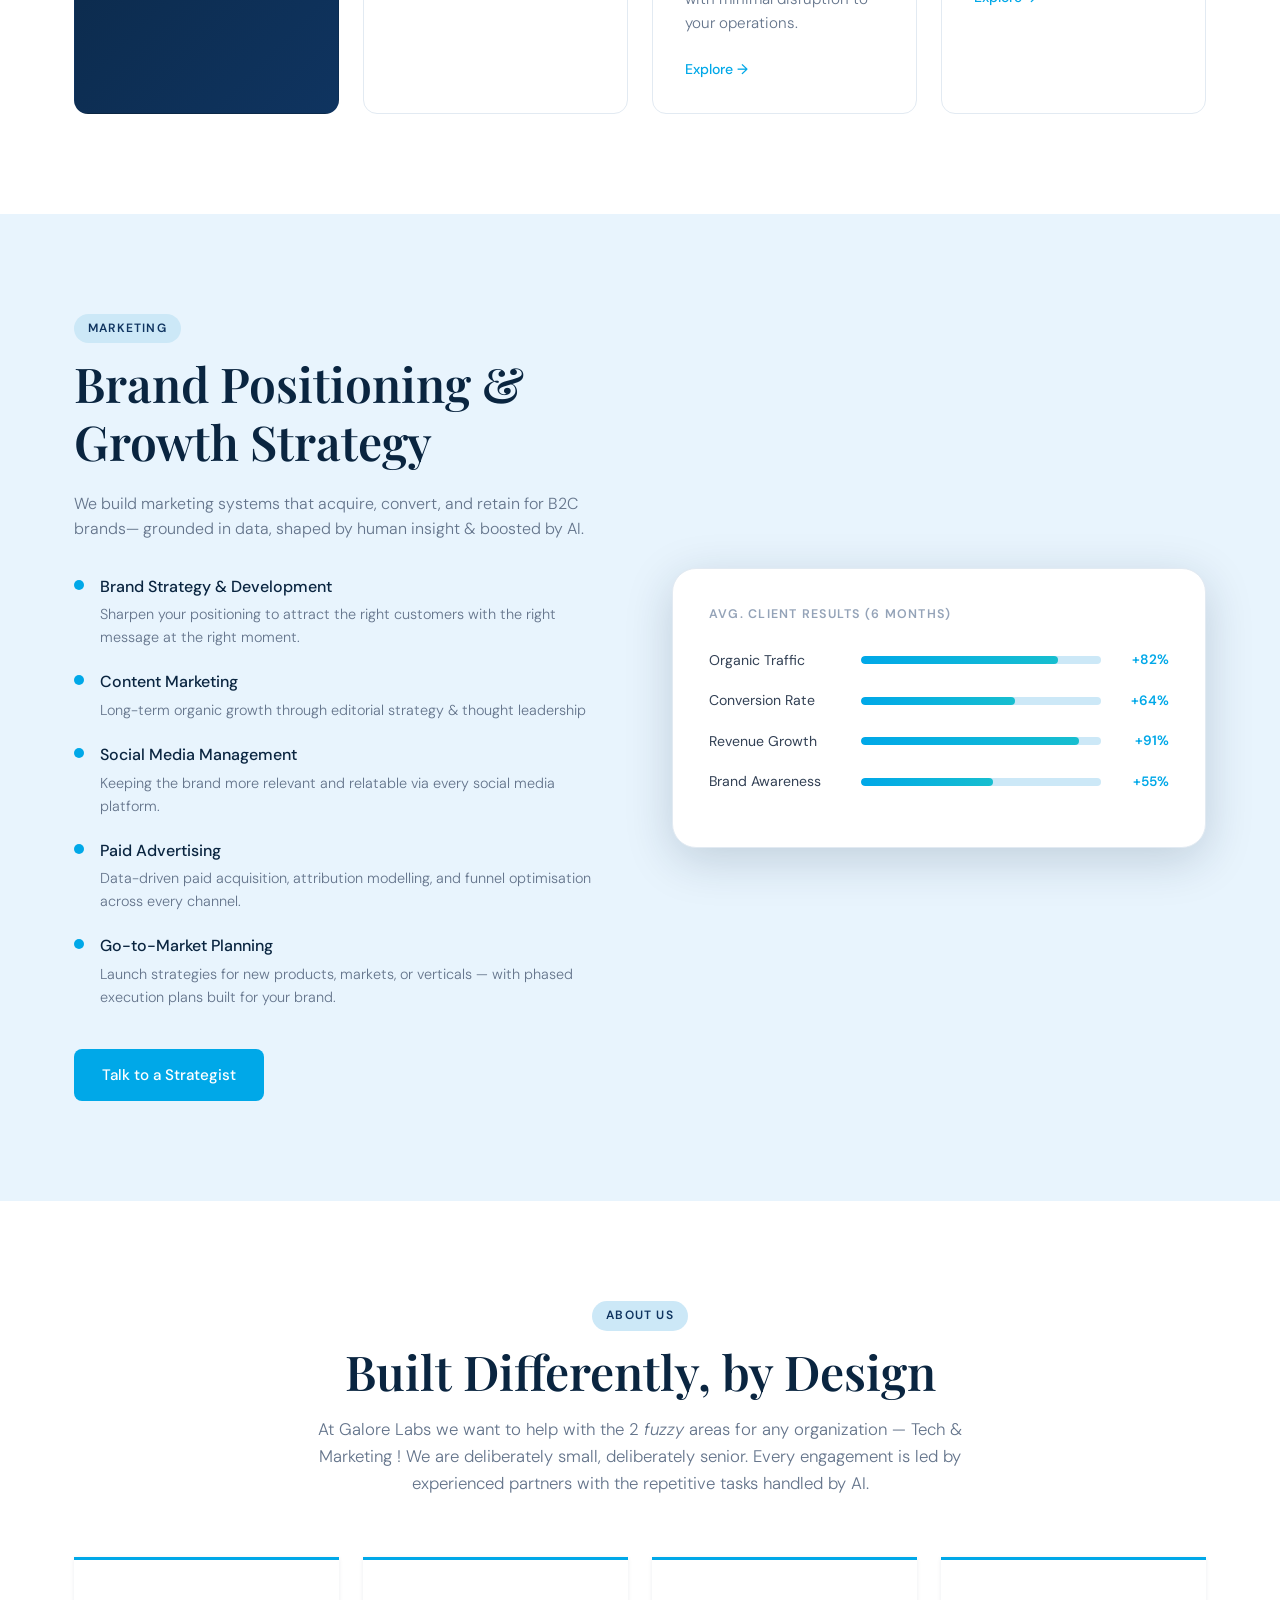
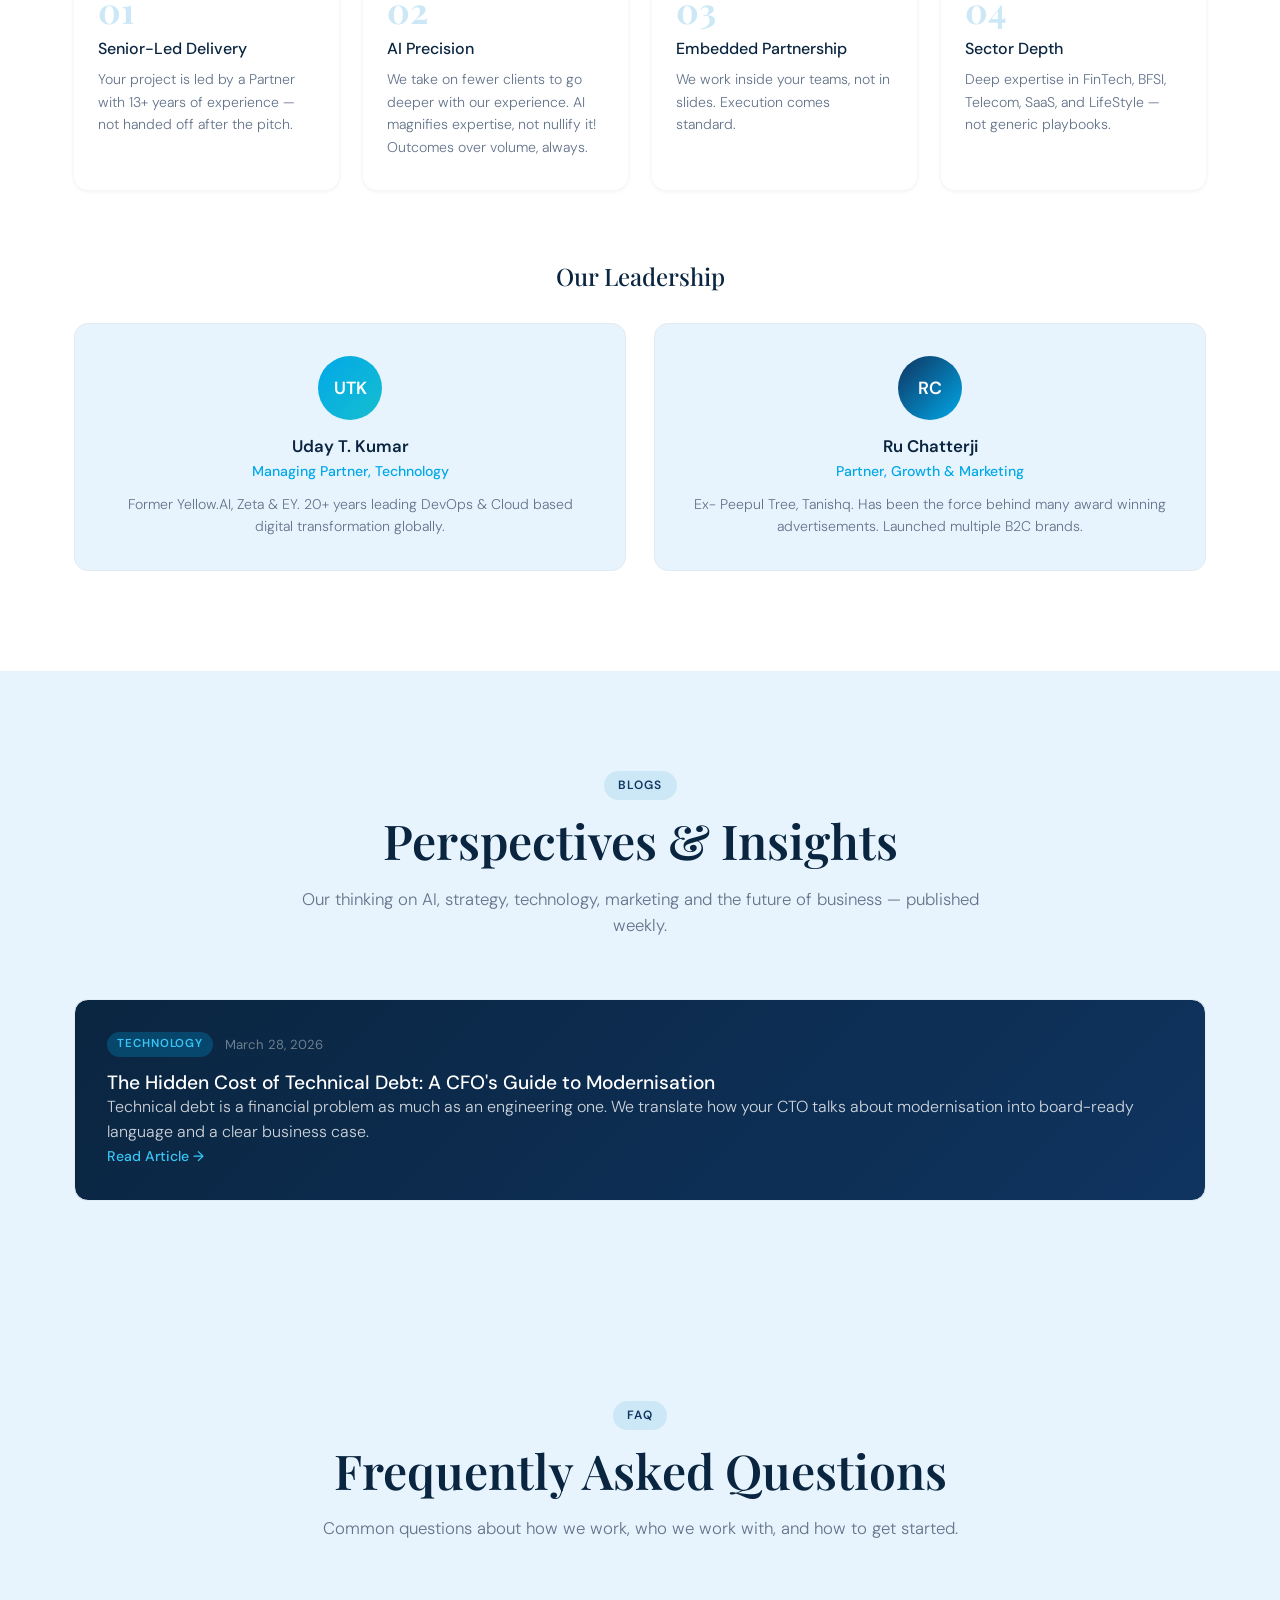
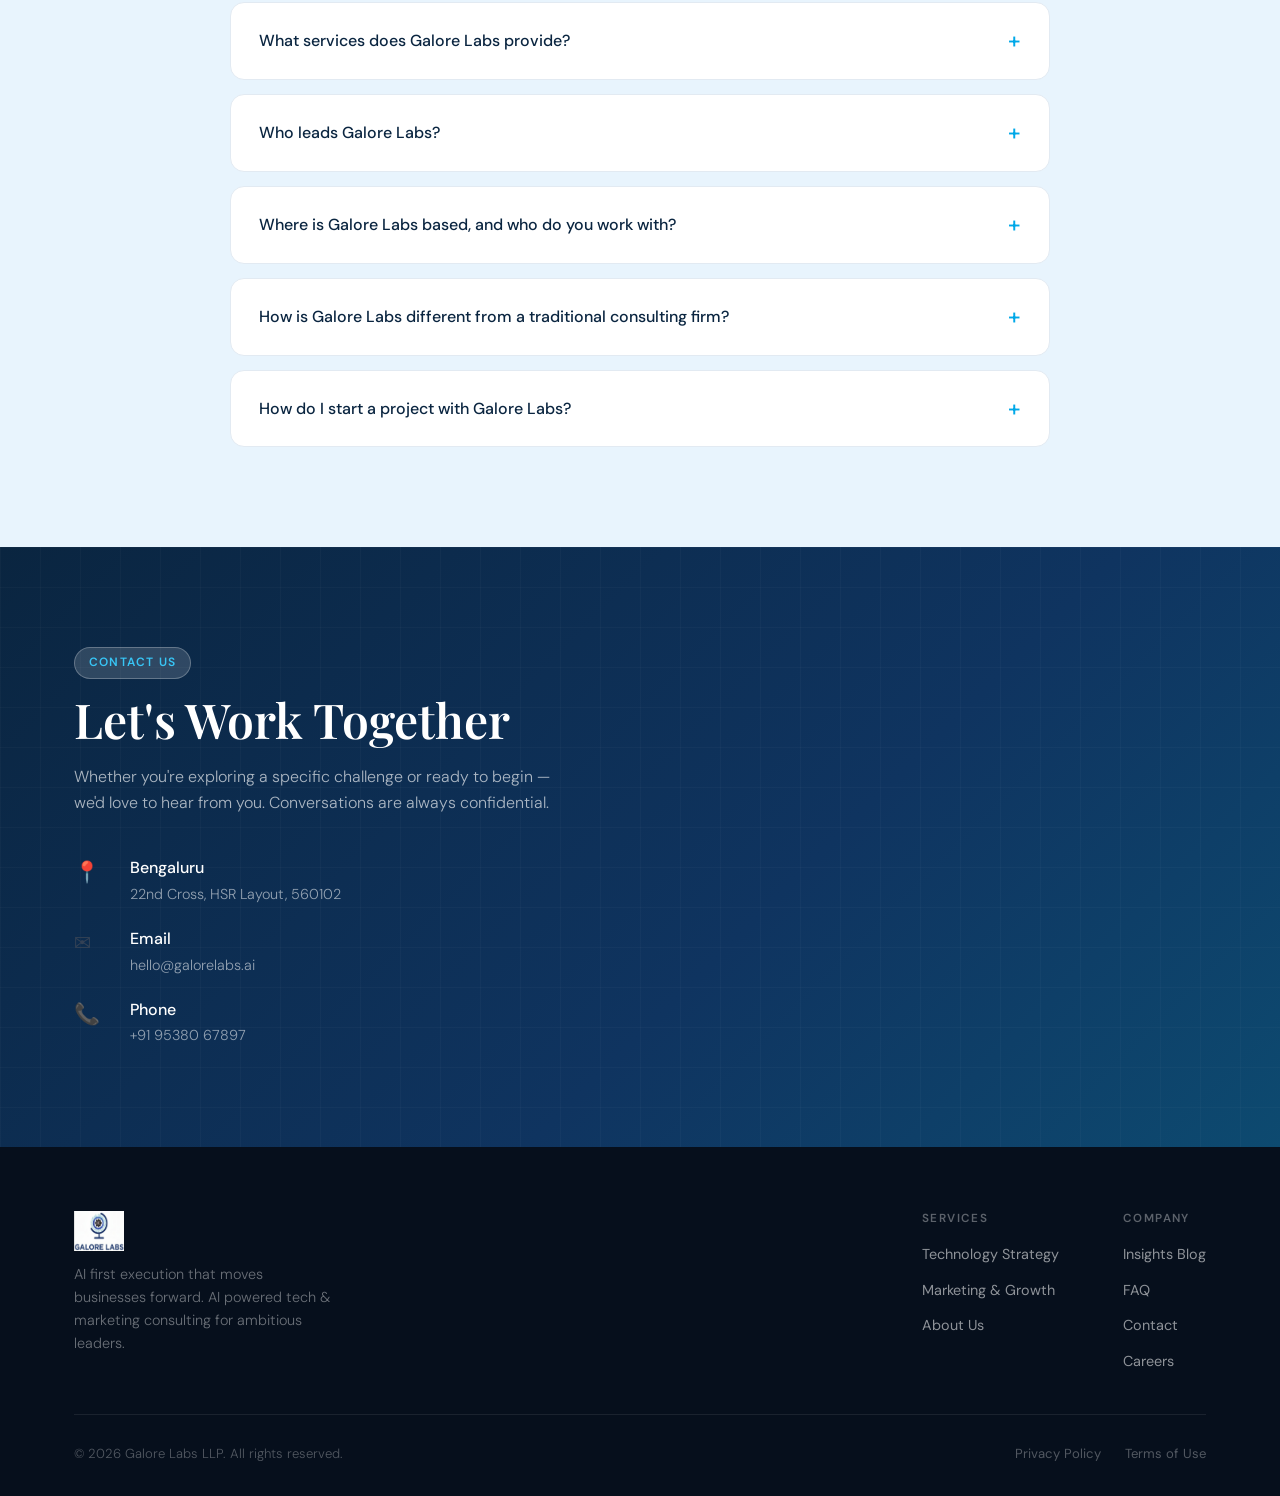
==== commit 92b74a89: "SEO,AEO,GEO changes" ====
--- a/index.html
+++ b/index.html
@@ -3,11 +3,114 @@
 <head>
   <meta charset="UTF-8" />
   <meta name="viewport" content="width=device-width, initial-scale=1.0" />
-  <title>Galore Labs - Innovation & Excellence</title>
+  <title>Galore Labs | AI-Native Tech &amp; Marketing Consulting</title>
+  <meta name="description" content="Bengaluru-based AI-native consultancy for technology and marketing — cloud strategy, DevOps, cybersecurity, and B2C brand growth, led by senior partners." />
+  <link rel="canonical" href="https://galorelabs.ai/" />
+  <link rel="icon" href="images/Galore_Labs_Logo_v1_generic.png" type="image/png" />
+
+  <!-- Open Graph / Facebook / LinkedIn -->
+  <meta property="og:type" content="website" />
+  <meta property="og:site_name" content="Galore Labs" />
+  <meta property="og:title" content="Galore Labs | AI-Native Tech & Marketing Consulting" />
+  <meta property="og:description" content="AI-first execution for technology and marketing — cloud strategy, DevOps, cybersecurity, and B2C brand growth, led by senior partners in Bengaluru." />
+  <meta property="og:url" content="https://galorelabs.ai/" />
+  <meta property="og:image" content="https://galorelabs.ai/images/Galore_Labs_Logo_v1_generic.png" />
+  <meta property="og:locale" content="en_IN" />
+
+  <!-- Twitter Card -->
+  <meta name="twitter:card" content="summary_large_image" />
+  <meta name="twitter:title" content="Galore Labs | AI-Native Tech & Marketing Consulting" />
+  <meta name="twitter:description" content="AI-first execution for technology and marketing — cloud strategy, DevOps, cybersecurity, and B2C brand growth, led by senior partners in Bengaluru." />
+  <meta name="twitter:image" content="https://galorelabs.ai/images/Galore_Labs_Logo_v1_generic.png" />
+
   <link rel="stylesheet" href="styles.css" />
   <link rel="preconnect" href="https://fonts.googleapis.com" />
   <link rel="preconnect" href="https://fonts.gstatic.com" crossorigin />
   <link href="https://fonts.googleapis.com/css2?family=Playfair+Display:wght@400;600;700&family=DM+Sans:ital,wght@0,300;0,400;0,500;1,300&display=swap" rel="stylesheet" />
+
+  <!-- Structured data: Organization, WebSite, FAQPage -->
+  <script type="application/ld+json">
+  {
+    "@context": "https://schema.org",
+    "@graph": [
+      {
+        "@type": "ProfessionalService",
+        "@id": "https://galorelabs.ai/#organization",
+        "name": "Galore Labs",
+        "url": "https://galorelabs.ai/",
+        "logo": "https://galorelabs.ai/images/Galore_Labs_Logo_v1_generic.png",
+        "image": "https://galorelabs.ai/images/Galore_Labs_Logo_v1_generic.png",
+        "description": "AI-native technology and marketing consulting for ambitious leaders — cloud strategy, DevOps, cybersecurity, brand positioning, and growth marketing.",
+        "email": "hello@galorelabs.ai",
+        "telephone": "+91-95380-67897",
+        "address": {
+          "@type": "PostalAddress",
+          "streetAddress": "22nd Cross, HSR Layout",
+          "addressLocality": "Bengaluru",
+          "postalCode": "560102",
+          "addressCountry": "IN"
+        },
+        "areaServed": "IN",
+        "founder": [
+          { "@type": "Person", "name": "Uday T. Kumar", "jobTitle": "Managing Partner, Technology" },
+          { "@type": "Person", "name": "Ru Chatterji", "jobTitle": "Partner, Growth & Marketing" }
+        ]
+      },
+      {
+        "@type": "WebSite",
+        "@id": "https://galorelabs.ai/#website",
+        "url": "https://galorelabs.ai/",
+        "name": "Galore Labs",
+        "publisher": { "@id": "https://galorelabs.ai/#organization" }
+      },
+      {
+        "@type": "FAQPage",
+        "mainEntity": [
+          {
+            "@type": "Question",
+            "name": "What services does Galore Labs provide?",
+            "acceptedAnswer": {
+              "@type": "Answer",
+              "text": "Galore Labs delivers two integrated practices: technology strategy — AI & automation, cloud strategy, DevOps-led digital transformation, and cybersecurity & compliance — and marketing & growth, covering brand strategy, content marketing, social media management, paid advertising, and go-to-market planning."
+            }
+          },
+          {
+            "@type": "Question",
+            "name": "Who leads Galore Labs?",
+            "acceptedAnswer": {
+              "@type": "Answer",
+              "text": "Galore Labs is led by Uday T. Kumar, Managing Partner (Technology) — formerly of Yellow.AI, Zeta, and EY, with 20+ years leading DevOps and cloud-based digital transformation — and Ru Chatterji, Partner (Growth & Marketing) — formerly of Peepul Tree and Tanishq."
+            }
+          },
+          {
+            "@type": "Question",
+            "name": "Where is Galore Labs based, and who do you work with?",
+            "acceptedAnswer": {
+              "@type": "Answer",
+              "text": "Galore Labs is based in Bengaluru (HSR Layout) and works with clients across FinTech, BFSI, Telecom, SaaS, and Lifestyle sectors."
+            }
+          },
+          {
+            "@type": "Question",
+            "name": "How is Galore Labs different from a traditional consulting firm?",
+            "acceptedAnswer": {
+              "@type": "Answer",
+              "text": "Engagements are led directly by senior partners rather than handed off after the pitch, and AI handles repetitive execution so partners can go deeper with fewer clients instead of spreading thin across many."
+            }
+          },
+          {
+            "@type": "Question",
+            "name": "How do I start a project with Galore Labs?",
+            "acceptedAnswer": {
+              "@type": "Answer",
+              "text": "Email hello@galorelabs.ai or call +91 95380 67897. Conversations are confidential, and Galore Labs typically responds within one business day."
+            }
+          }
+        ]
+      }
+    ]
+  }
+  </script>
 </head>
 <body>
 
@@ -25,6 +128,7 @@
         <li><a href="#marketing" class="nav-item">Marketing</a></li>
         <li><a href="#about" class="nav-item">About Us</a></li>
         <li><a href="#blogs" class="nav-item">Blogs</a></li>
+        <li><a href="#faq" class="nav-item">FAQ</a></li>
         <li><a href="#contact" class="nav-item nav-cta">Contact Us</a></li>
       </ul>
 
@@ -50,7 +154,7 @@
         businesses forward.
       </h1>
       <p class="hero-sub">
-        We partner with ambitious leaders to solve complex challenges in technology, marketing, and organisational growth — with precision, clarity, and craft, ofcourse boosted by AI.
+        We partner with ambitious leaders to solve complex challenges in technology, marketing, and organisational growth — with precision, clarity, and craft, of course boosted by AI.
       </p>
       <div class="hero-actions">
         <a href="#contact" class="btn btn-primary">Start a Conversation</a>
@@ -242,10 +346,9 @@
       <div class="blog-grid">
         <article class="blog-card-featured">
           <div class="blog-meta"><span class="blog-tag">Technology</span> <span class="blog-date">March 28, 2026</span></div>
-          <h3>Pound wise, Penny foolish: A CFO's Guide to Cloud cost optimization</h3>
-          <p>Cloud costs are both a financial & an engineering problem but not easily solved with the wave of magic wand. We translate how your CTO is optimizing cloud costs into board-ready language and clear remediation paths.</p>
-          <!--a href="blog-cost-optimization.html" class="card-link">Read Article →</a-->
-          <a href="#" class="card-link">Read Article →</a>
+          <h3>The Hidden Cost of Technical Debt: A CFO's Guide to Modernisation</h3>
+          <p>Technical debt is a financial problem as much as an engineering one. We translate how your CTO talks about modernisation into board-ready language and a clear business case.</p>
+          <a href="blog-technical-debt-modernisation.html" class="card-link">Read Article →</a>
         </article>
         <!--article class="blog-card">
           <div class="blog-meta"><span class="blog-tag">Marketing</span> <span class="blog-date">March 14, 2026</span></div>
@@ -269,6 +372,39 @@
     </div>
   </section>
 
+  <!-- ═══════════════════════════ FAQ ══════════════════════════════════════ -->
+  <section class="section section-alt" id="faq">
+    <div class="container">
+      <div class="section-header">
+        <span class="tag">FAQ</span>
+        <h2 class="section-title">Frequently Asked Questions</h2>
+        <p class="section-sub">Common questions about how we work, who we work with, and how to get started.</p>
+      </div>
+      <div class="faq-list">
+        <details class="faq-item">
+          <summary>What services does Galore Labs provide?</summary>
+          <p>Galore Labs delivers two integrated practices: technology strategy — AI &amp; automation, cloud strategy, DevOps-led digital transformation, and cybersecurity &amp; compliance — and marketing &amp; growth, covering brand strategy, content marketing, social media management, paid advertising, and go-to-market planning.</p>
+        </details>
+        <details class="faq-item">
+          <summary>Who leads Galore Labs?</summary>
+          <p>Galore Labs is led by Uday T. Kumar, Managing Partner (Technology) — formerly of Yellow.AI, Zeta, and EY, with 20+ years leading DevOps and cloud-based digital transformation — and Ru Chatterji, Partner (Growth &amp; Marketing) — formerly of Peepul Tree and Tanishq.</p>
+        </details>
+        <details class="faq-item">
+          <summary>Where is Galore Labs based, and who do you work with?</summary>
+          <p>Galore Labs is based in Bengaluru (HSR Layout) and works with clients across FinTech, BFSI, Telecom, SaaS, and Lifestyle sectors.</p>
+        </details>
+        <details class="faq-item">
+          <summary>How is Galore Labs different from a traditional consulting firm?</summary>
+          <p>Engagements are led directly by senior partners rather than handed off after the pitch, and AI handles repetitive execution so partners can go deeper with fewer clients instead of spreading thin across many.</p>
+        </details>
+        <details class="faq-item">
+          <summary>How do I start a project with Galore Labs?</summary>
+          <p>Email <a href="mailto:hello@galorelabs.ai">hello@galorelabs.ai</a> or call +91 95380 67897. Conversations are confidential, and we typically respond within one business day.</p>
+        </details>
+      </div>
+    </div>
+  </section>
+
   <!-- ═══════════════════════════ CONTACT ══════════════════════════════════ -->
   <section class="section contact-section" id="contact">
     <div class="container">
@@ -370,6 +506,7 @@
             <h5>Company</h5>
             <ul>
               <li><a href="#blogs">Insights Blog</a></li>
+              <li><a href="#faq">FAQ</a></li>
               <li><a href="#contact">Contact</a></li>
               <li><a href="#">Careers</a></li>
             </ul>
--- a/styles.css
+++ b/styles.css
@@ -1,5 +1,5 @@
 /* ═══════════════════════════════════════════════════════════════════
-   MERIDIAN CONSULTING  |  styles.css
+   GALORE LABS  |  styles.css
    Theme: Blue & Refreshing — inspired by visme.co scheme #23
    Palette: Deep Navy #0a2540 · Sky Blue #00a8e8 · Ice #e8f4fd
             Teal Accent #17becf · White #ffffff · Slate #64748b
@@ -542,6 +542,38 @@
 .blog-card h3 { color: var(--navy); margin-bottom: 12px; font-size: 1.1rem; }
 .blog-card p { font-size: .9rem; flex: 1; margin-bottom: 20px; }
 
+/* ════════════════════════════ FAQ ═══════════════════════════════════ */
+.faq-list { display: flex; flex-direction: column; gap: 14px; max-width: 820px; margin: 0 auto; }
+.faq-item {
+  background: var(--white);
+  border: 1px solid var(--border);
+  border-radius: var(--r-md);
+  padding: 0 28px;
+  transition: var(--trans);
+}
+.faq-item[open] { box-shadow: var(--shadow-sm); border-color: var(--ice-deep); }
+.faq-item summary {
+  list-style: none;
+  cursor: pointer;
+  padding: 20px 0;
+  font-weight: 500;
+  color: var(--navy);
+  display: flex;
+  align-items: center;
+  justify-content: space-between;
+  gap: 16px;
+}
+.faq-item summary::-webkit-details-marker { display: none; }
+.faq-item summary::after {
+  content: '+';
+  font-size: 1.4rem;
+  color: var(--blue);
+  transition: var(--trans);
+  flex-shrink: 0;
+}
+.faq-item[open] summary::after { transform: rotate(45deg); }
+.faq-item p { padding-bottom: 20px; font-size: .92rem; }
+
 /* ════════════════════════════ CONTACT ═══════════════════════════════ */
 .contact-section {
   background: linear-gradient(135deg, var(--navy) 0%, var(--navy-mid) 60%, #0d4a70 100%);
